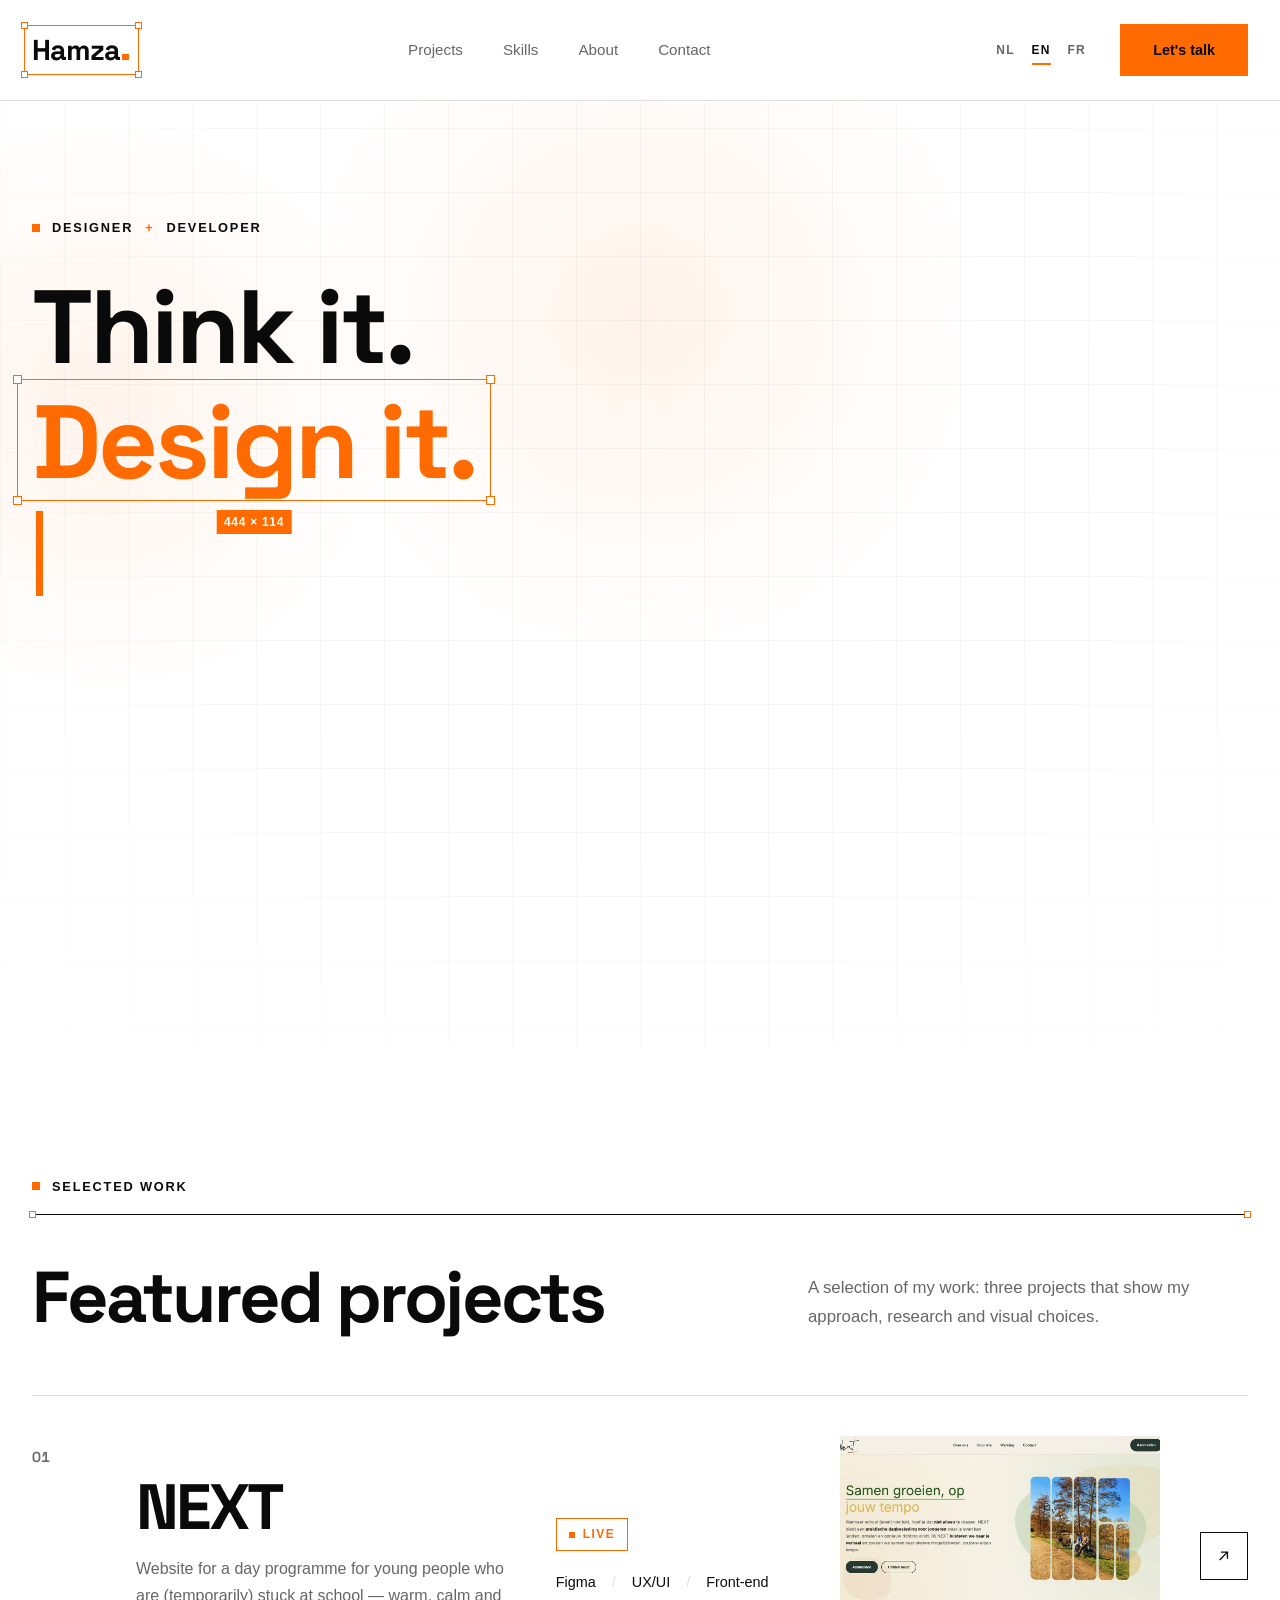
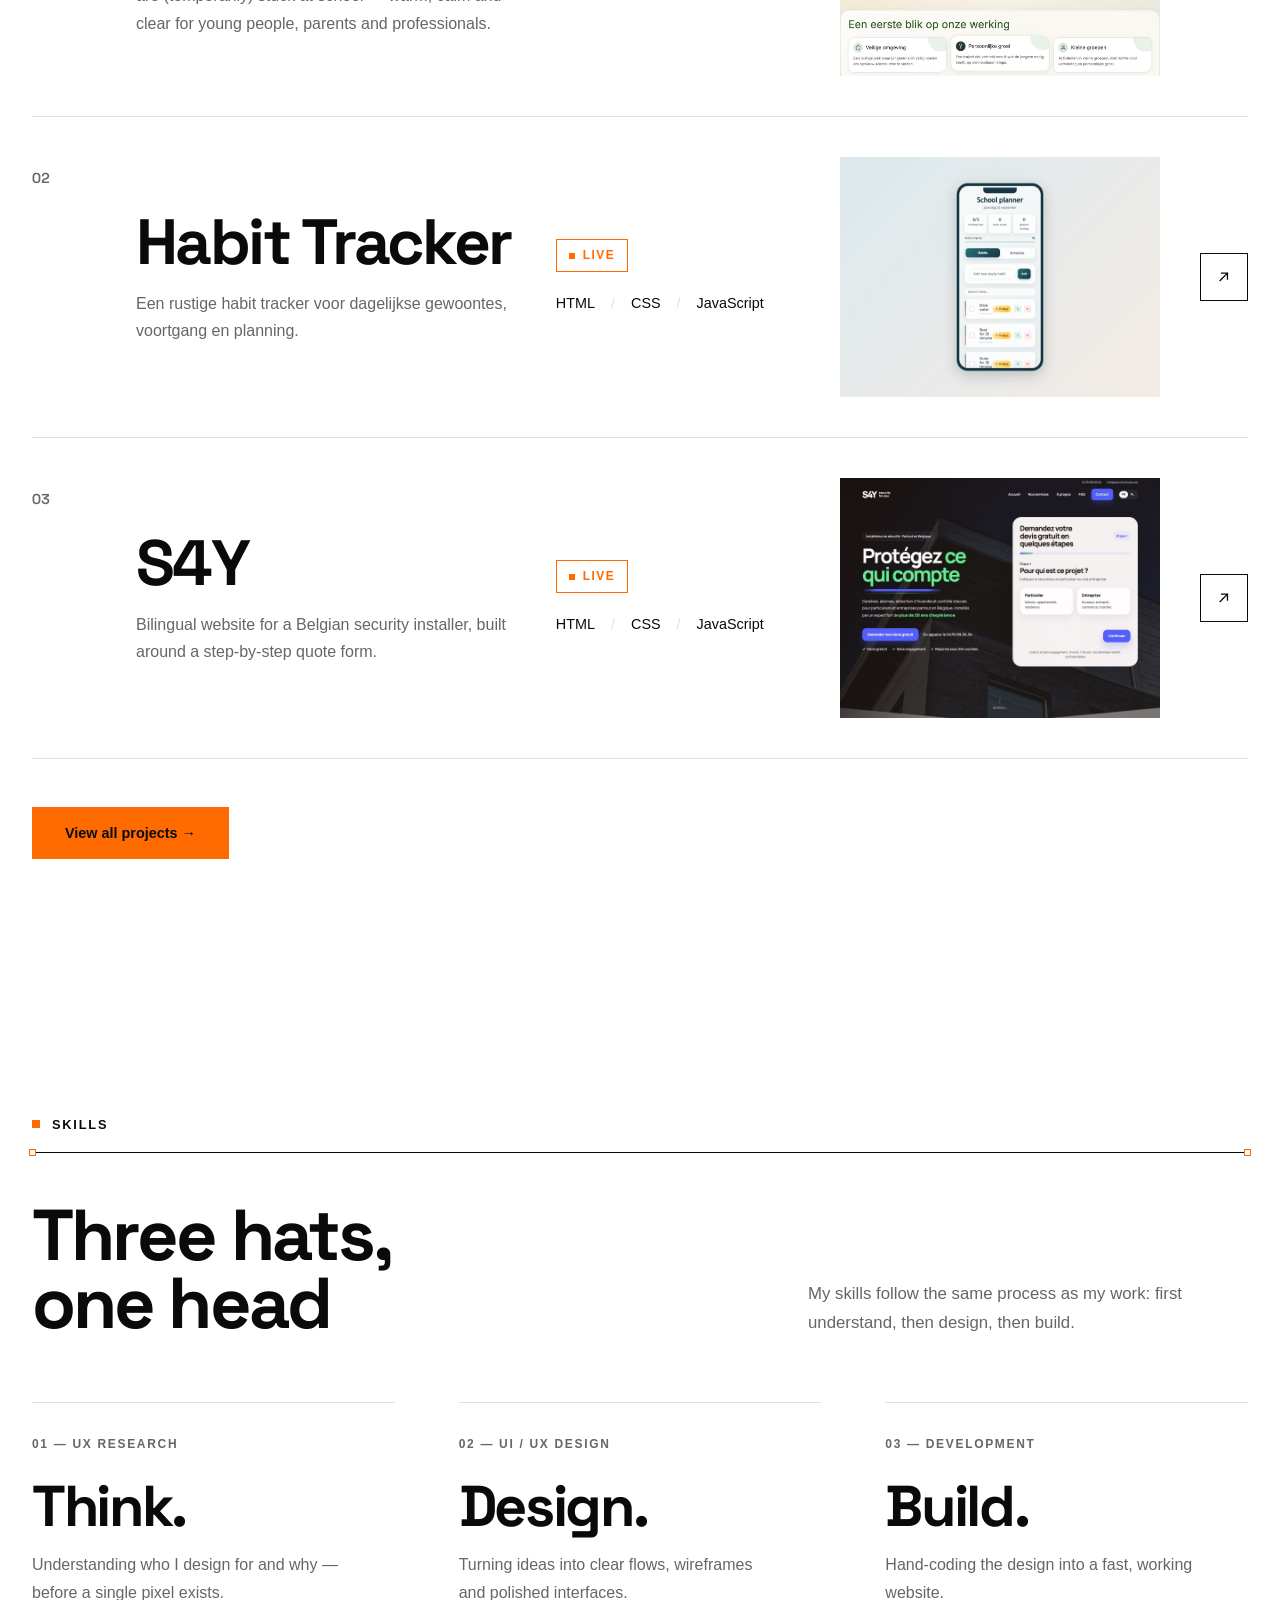
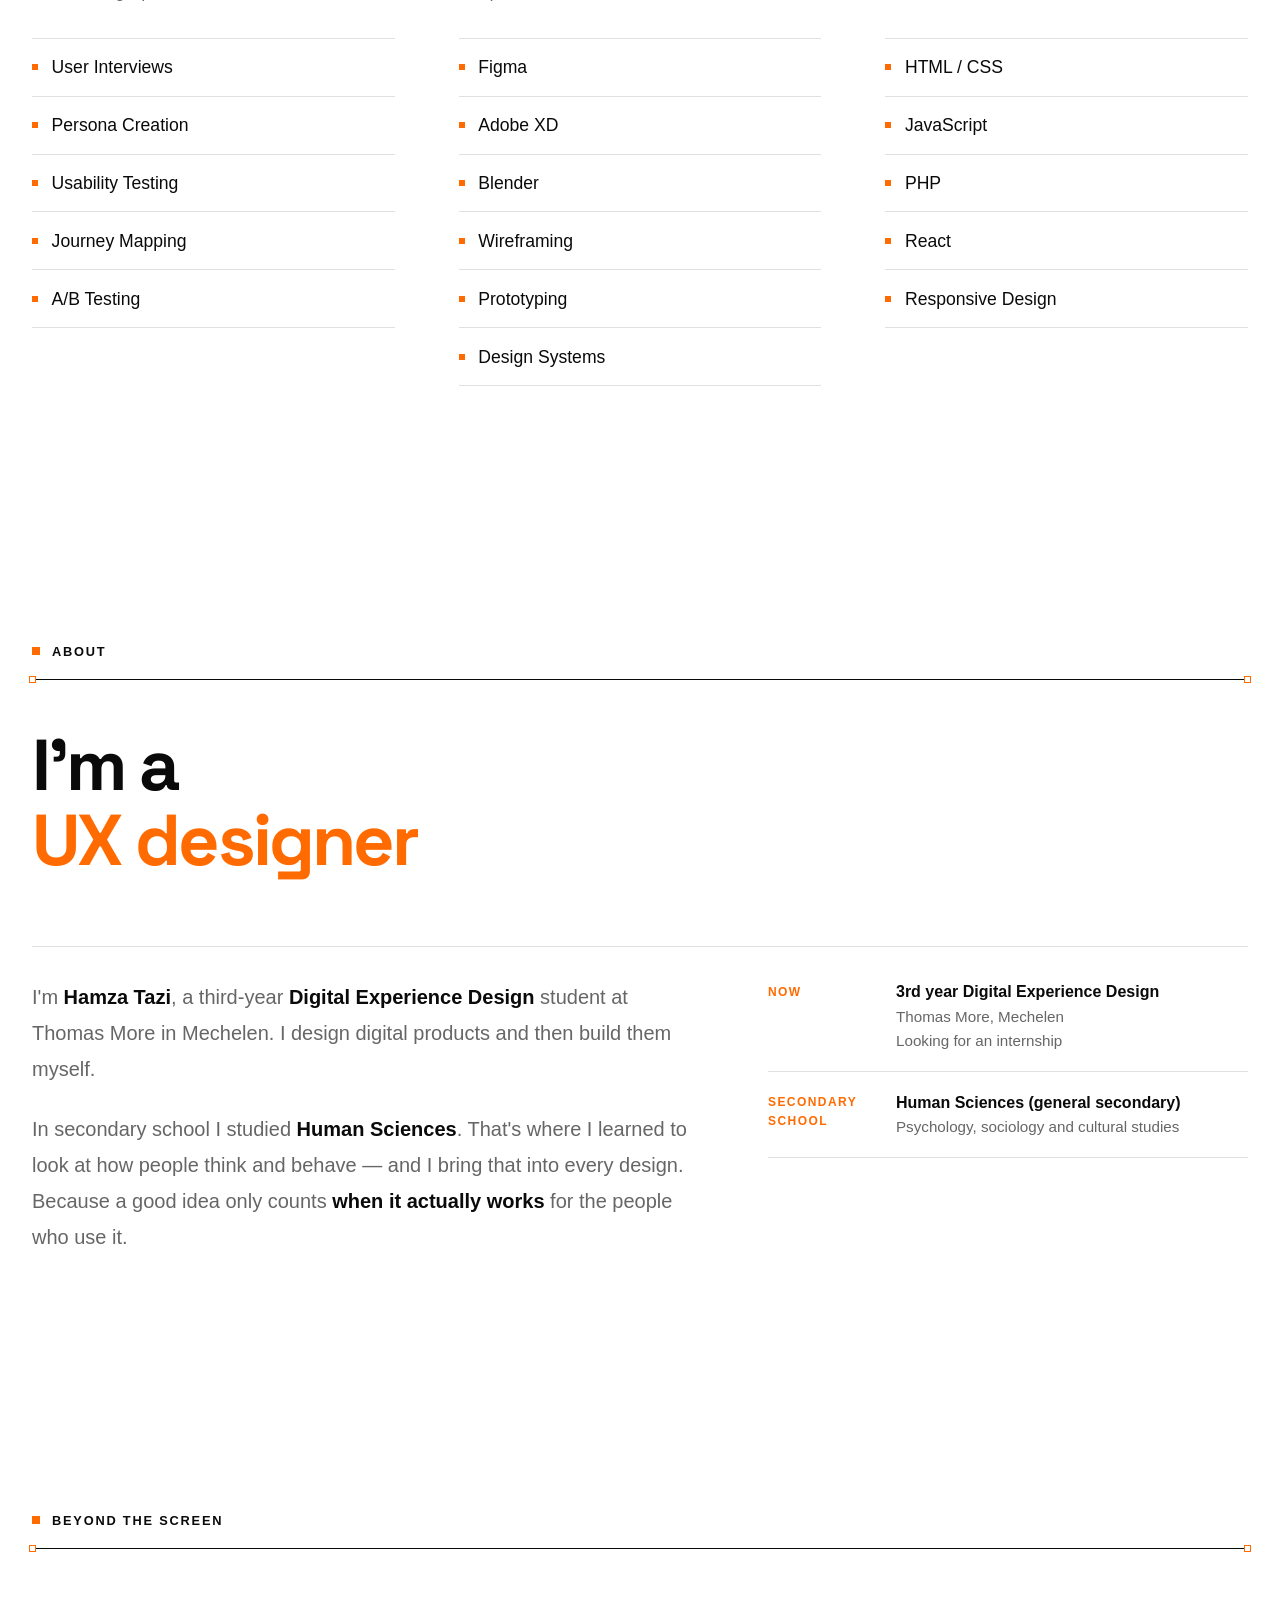
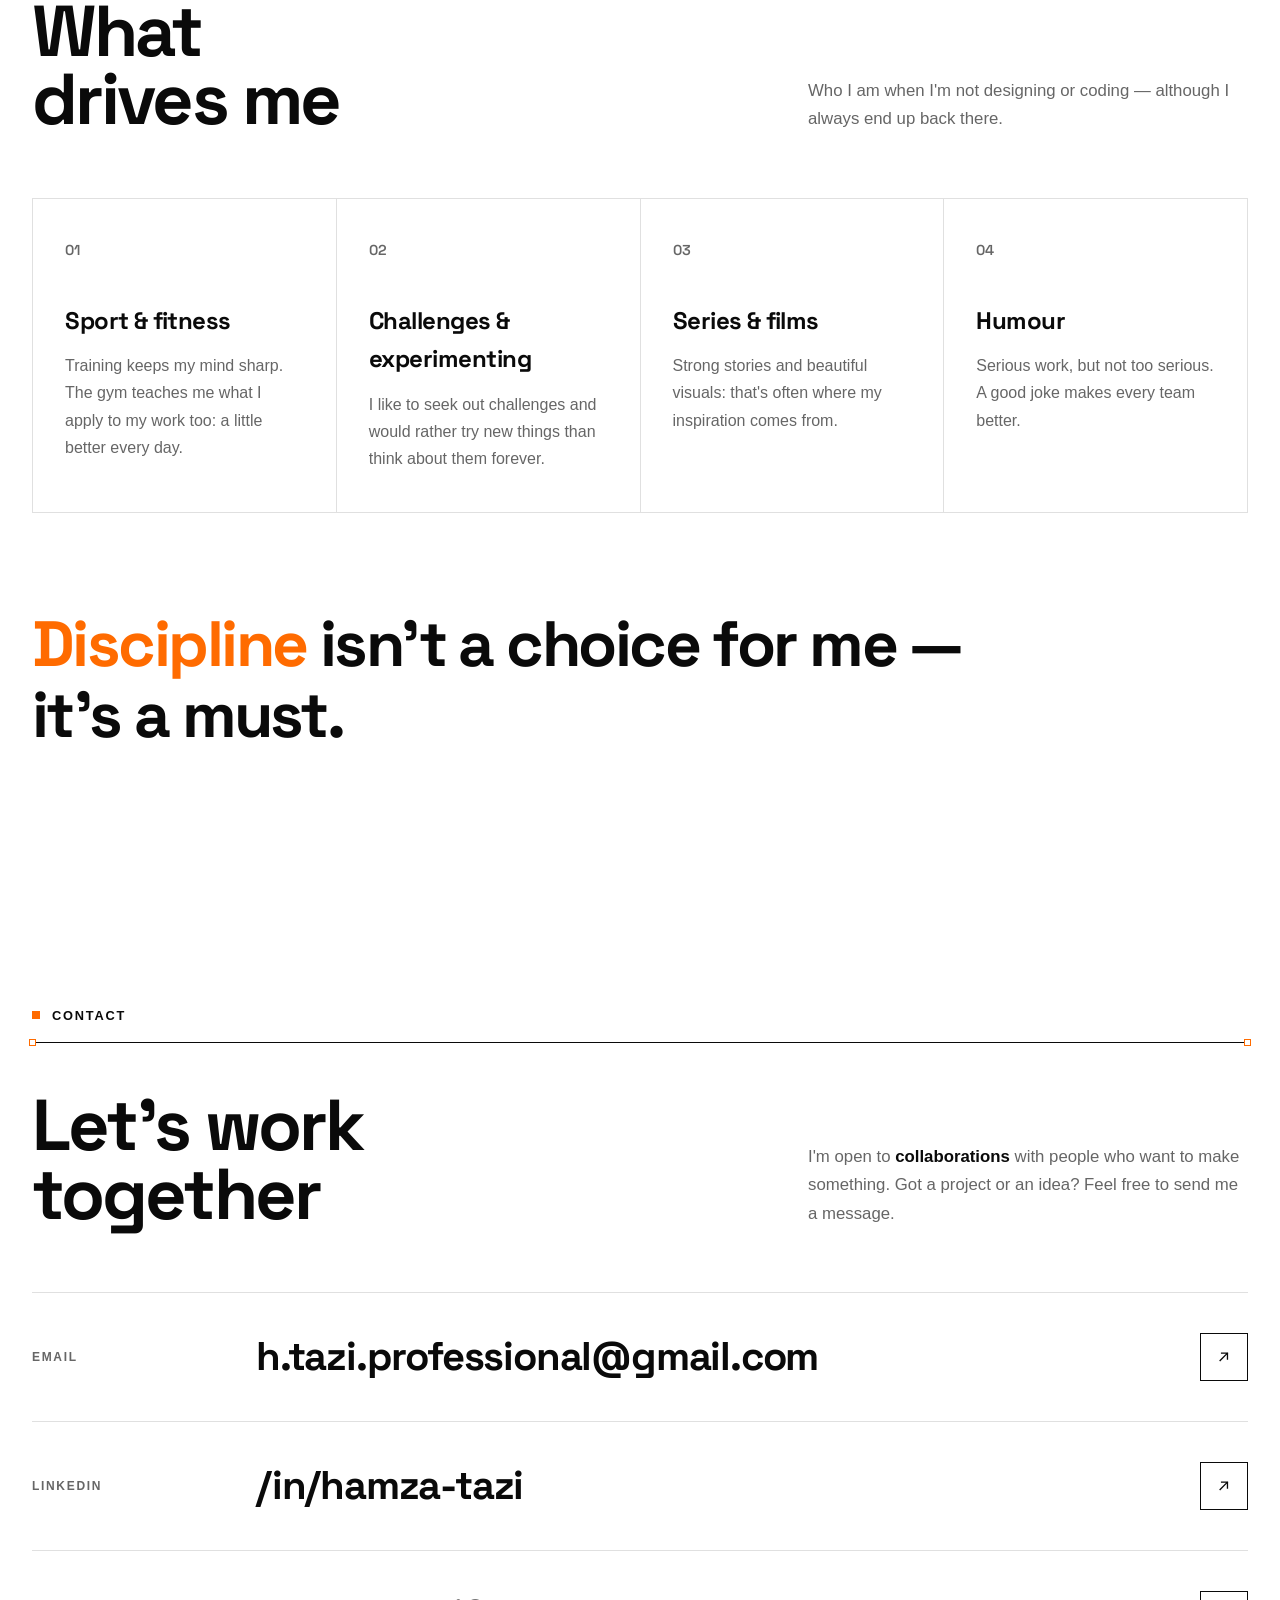
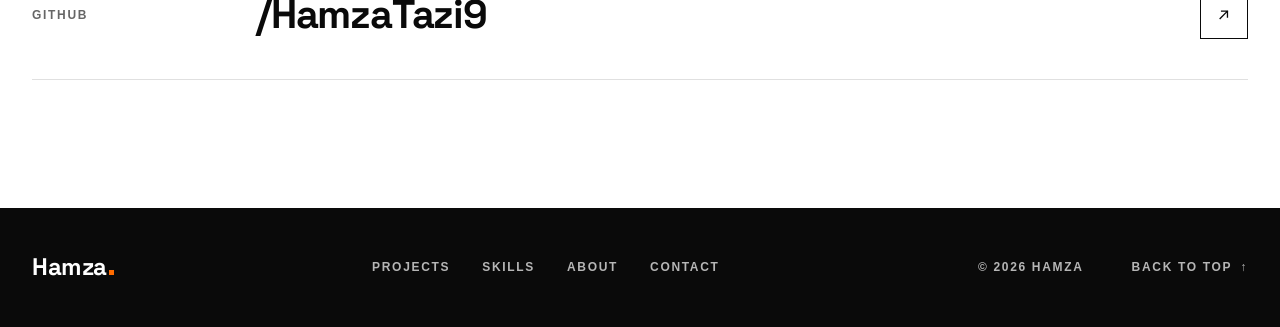
==== index.html @ a8b664b5 "Verbeter SEO, contrast en laadtijd - Nieuwe titels en beschrijvingen, canonical- en Open Graph-tags " ====
<!doctype html>
<html lang="nl">
  <head>
    <meta charset="UTF-8" />
    <meta name="viewport" content="width=device-width, initial-scale=1.0" />
    <title data-i18n="meta.home.title">Hamza Tazi — UX designer &amp; front-end developer | Portfolio</title>
    <meta name="description" content="Portfolio van Hamza Tazi, UX designer en front-end developer, op zoek naar een stage. Van UX research en ontwerp tot een werkende website." data-i18n-attr="content:meta.home.desc" />
    <link rel="canonical" href="https://portfolio-hamza-xd.vercel.app/" />
    <meta property="og:type" content="website" />
    <meta property="og:site_name" content="Hamza Tazi — Portfolio" />
    <meta property="og:url" content="https://portfolio-hamza-xd.vercel.app/" />
    <meta property="og:title" content="Hamza Tazi — UX designer &amp; front-end developer | Portfolio" />
    <meta property="og:description" content="Portfolio van Hamza Tazi, UX designer en front-end developer, op zoek naar een stage. Van UX research en ontwerp tot een werkende website." />
    <meta name="theme-color" content="#ffffff" />
    <link rel="icon" href="assets/favicon.svg" type="image/svg+xml" />
    <link rel="preconnect" href="https://fonts.googleapis.com" />
    <link rel="preconnect" href="https://fonts.gstatic.com" crossorigin />
    <link
      href="https://fonts.googleapis.com/css2?family=Space+Grotesk:wght@500;600;700&display=swap"
      rel="stylesheet"
    />
    <link rel="stylesheet" href="style.css" />
    <script type="application/ld+json">
      {
        "@context": "https://schema.org",
        "@type": "Person",
        "name": "Hamza Tazi",
        "url": "https://portfolio-hamza-xd.vercel.app/",
        "jobTitle": "UX designer & front-end developer",
        "description": "UX designer en front-end developer, op zoek naar een stage.",
        "knowsAbout": ["UX design", "UX research", "UI design", "front-end development", "HTML", "CSS", "JavaScript"],
        "sameAs": [
          "https://www.linkedin.com/in/hamza-tazi-8233b7350/",
          "https://github.com/HamzaTazi9"
        ]
      }
    </script>
  </head>
  <body>
    <div class="progress-bar" id="progressBar"></div>

    <nav id="navbar">
      <div class="nav-container">
        <a href="#" class="logo"
          >Hamza<span class="logo-dot" aria-hidden="true"></span
          ><span class="logo-kader" aria-hidden="true"
            ><i></i><i></i><i></i><i></i><b class="hulplijn hulplijn-boven"></b
            ><b class="hulplijn hulplijn-onder"></b><b class="hulplijn hulplijn-links"></b
            ><b class="hulplijn hulplijn-rechts"></b></span
        ></a>
        <ul class="nav-links">
          <li><a href="#projecten" data-i18n="nav.projects">Projecten</a></li>
          <li><a href="#skills" data-i18n="nav.skills">Skills</a></li>
          <li><a href="#over" data-i18n="nav.about">Over Mij</a></li>
          <li><a href="#contact" data-i18n="nav.contact">Contact</a></li>
        </ul>
        <div class="nav-actions">
          <div
            class="lang-switch"
            role="group"
            aria-label="Taal / Language / Langue"
          >
            <button type="button" data-lang="nl" aria-pressed="true">NL</button>
            <button type="button" data-lang="en" aria-pressed="false">
              EN
            </button>
            <button type="button" data-lang="fr" aria-pressed="false">
              FR
            </button>
          </div>
          <a href="#contact" class="knop" data-i18n="nav.cta"
            >Laten we praten</a
          >
        </div>
      </div>
    </nav>

    <main id="inhoud">

    <section class="hero" id="hero">
      <div class="hero-licht" id="heroLicht"></div>
      <div class="hero-raster"></div>
      <canvas class="hero-tekenvlak" id="heroTekenvlak" aria-hidden="true"></canvas>
      <span
        class="hero-positie"
        id="heroPositie"
        aria-hidden="true"
      ></span>

      <div class="hero-tekst">
        <p class="hero-rol">
          <span>Designer</span>
          <span class="hero-rol-plus" aria-hidden="true">+</span>
          <span data-i18n="hero.role.dev">Developer</span>
        </p>
        <h1
          class="slogan"
          aria-label="Denk het. Ontwerp het. Bouw het."
          data-i18n-attr="aria-label:hero.aria"
        >
          <span class="slogan-regel" data-stage="think"
            ><span class="regel-tekst"
              ><span data-i18n="hero.think">Denk het.</span></span
            ></span
          >
          <span class="slogan-regel" data-stage="design"
            ><span class="regel-tekst"
              ><span data-i18n="hero.design">Ontwerp het.</span
              ><span class="ontwerp-kader" aria-hidden="true"
                ><i></i><i></i><i></i><i></i><b></b></span></span
          ></span>
          <span class="slogan-regel" data-stage="build"
            ><span class="regel-tekst"
              ><span data-i18n="hero.build">Bouw het.</span></span
            ></span
          >
        </h1>

        <p class="hero-uitleg" data-i18n="hero.sub">
          Ik ben Hamza — <strong>designer én developer</strong>. Ik ontwerp
          digitale producten en bouw ze daarna zelf, van eerste onderzoek tot
          een werkende website.
        </p>

        <div class="hero-buttons">
          <a href="#projecten" class="knop" data-i18n="hero.cta"
            >Bekijk mijn werk →</a
          >
          <a href="#contact" class="knop-rand" data-i18n="hero.contact"
            >Neem contact op</a
          >
        </div>

        <p class="hero-status">
          <span class="hero-status-dot" aria-hidden="true"></span>
          <span data-i18n="hero.status"
            >Op zoek naar een stage en nieuwe samenwerkingen</span
          >
        </p>
      </div>
    </section>

    <section id="projecten" class="reveal">
      <div class="sectie-kop">
        <div class="sectie-kop-boven">
          <span class="sectie-label" data-i18n="work.eyebrow"
            >Geselecteerd werk</span
          >
        </div>
        <h2 data-i18n="work.title">Uitgelichte projecten</h2>
        <p data-i18n="work.intro.featured">
          Een selectie van mijn werk: drie projecten die mijn aanpak, research
          en visuele keuzes laten zien.
        </p>
      </div>

      <div class="project-lijst">
        <a class="project-item" href="project-next.html">
          <span class="project-nummer">01</span>
          <div class="project-tekst">
            <h3 class="project-titel">NEXT</h3>
            <p class="project-uitleg" data-i18n="work.next.desc">
              Website voor een dagbesteding voor jongeren die (even) vastlopen
              met school — warm, rustig en helder voor jongeren, ouders en
              professionals.
            </p>
          </div>
          <div class="project-info">
            <span class="status-label is-live" data-i18n="status.live"
              >Live</span
            >
            <ul class="project-tags">
              <li>Figma</li>
              <li>UX/UI</li>
              <li>Front-end</li>
            </ul>
          </div>
          <div class="project-beeld">
            <div class="project-beeld-uitsnede">
              <img
                src="assets/NEXT_home.jpg"
                alt="NEXT website homepage"
                loading="lazy"
                data-i18n-attr="alt:work.next.alt"
              />
            </div>
            <span class="selectie-kader" aria-hidden="true"
              ><i></i><i></i><i></i><i></i
            ></span>
          </div>
          <span class="pijl" aria-hidden="true">
            <svg viewBox="0 0 24 24" fill="none">
              <path
                d="M7 17 17 7M9 7h8v8"
                stroke="currentColor"
                stroke-width="1.8"
                stroke-linecap="square"
              />
            </svg>
          </span>
        </a>

        <a
          class="project-item habit-tracker-item"
          href="project-habit-tracker.html"
        >
          <span class="project-nummer">02</span>
          <div class="project-tekst">
            <h3 class="project-titel">Habit Tracker</h3>
            <p class="project-uitleg">
              Een rustige habit tracker voor dagelijkse gewoontes, voortgang en
              planning.
            </p>
          </div>
          <div class="project-info">
            <span class="status-label is-live">Live</span>
            <ul class="project-tags">
              <li>HTML</li>
              <li>CSS</li>
              <li>JavaScript</li>
            </ul>
          </div>
          <div class="project-beeld">
            <div class="project-beeld-uitsnede habit-tracker-media">
              <img
                src="assets/habit-tracker.jpg"
                class="habit-tracker-preview"
                alt="Habit Tracker interface"
                loading="lazy"
              />
            </div>
            <span class="selectie-kader" aria-hidden="true"
              ><i></i><i></i><i></i><i></i
            ></span>
          </div>
          <span class="pijl" aria-hidden="true">
            <svg viewBox="0 0 24 24" fill="none">
              <path
                d="M7 17 17 7M9 7h8v8"
                stroke="currentColor"
                stroke-width="1.8"
                stroke-linecap="square"
              />
            </svg>
          </span>
        </a>

        <a class="project-item" href="project-s4y.html">
          <span class="project-nummer">03</span>
          <div class="project-tekst">
            <h3 class="project-titel">S4Y</h3>
            <p class="project-uitleg" data-i18n="work.s4y.desc">
              Tweetalige website voor een Belgische beveiligingsinstallateur, gebouwd rond een offerteformulier in stappen.
            </p>
          </div>
          <div class="project-info">
            <span class="status-label is-live" data-i18n="status.live">Live</span>
            <ul class="project-tags">
              <li>HTML</li>
              <li>CSS</li>
              <li>JavaScript</li>
            </ul>
          </div>
          <div class="project-beeld">
            <div class="project-beeld-uitsnede">
              <img
                src="assets/s4y-home.jpg"
                alt="Homepage van de S4Y-website"
                loading="lazy"
                data-i18n-attr="alt:s4y.alt"
              />
            </div>
            <span class="selectie-kader" aria-hidden="true"
              ><i></i><i></i><i></i><i></i
            ></span>
          </div>
          <span class="pijl" aria-hidden="true">
            <svg viewBox="0 0 24 24" fill="none">
              <path
                d="M7 17 17 7M9 7h8v8"
                stroke="currentColor"
                stroke-width="1.8"
                stroke-linecap="square"
              />
            </svg>
          </span>
        </a>
      </div>

      <div class="alle-projecten">
        <a href="projecten.html" class="knop" data-i18n="work.all"
          >Bekijk alle projecten →</a
        >
      </div>
    </section>

    <section id="skills" class="reveal">
      <div class="sectie-kop">
        <div class="sectie-kop-boven">
          <span class="sectie-label" data-i18n="nav.skills">Skills</span>
        </div>
        <h2 data-i18n="skills.title">Drie petten,<br />één hoofd</h2>
        <p data-i18n="skills.intro">
          Mijn skills volgen hetzelfde proces als mijn werk: eerst begrijpen,
          dan ontwerpen, dan bouwen.
        </p>
      </div>

      <div class="skill-fases">
        <div class="skill-fase">
          <span class="skill-fase-label" data-i18n="skills.think.label"
            >01 — UX Research</span
          >
          <h3 class="skill-fase-woord" data-i18n="skills.think.word">Denk.</h3>
          <p class="skill-fase-uitleg" data-i18n="skills.think.desc">
            Begrijpen voor wie ik ontwerp en waarom — voordat er één pixel
            staat.
          </p>
          <ul class="skill-lijst">
            <li>User Interviews</li>
            <li>Persona Creation</li>
            <li>Usability Testing</li>
            <li>Journey Mapping</li>
            <li>A/B Testing</li>
          </ul>
        </div>
        <div class="skill-fase">
          <span class="skill-fase-label" data-i18n="skills.design.label"
            >02 — UI / UX Design</span
          >
          <h3 class="skill-fase-woord" data-i18n="skills.design.word">
            Ontwerp.
          </h3>
          <p class="skill-fase-uitleg" data-i18n="skills.design.desc">
            Ideeën vertalen naar heldere flows, wireframes en uitgewerkte
            interfaces.
          </p>
          <ul class="skill-lijst">
            <li>Figma</li>
            <li>Adobe XD</li>
            <li>Blender</li>
            <li>Wireframing</li>
            <li>Prototyping</li>
            <li>Design Systems</li>
          </ul>
        </div>
        <div class="skill-fase">
          <span class="skill-fase-label" data-i18n="skills.build.label"
            >03 — Development</span
          >
          <h3 class="skill-fase-woord" data-i18n="skills.build.word">Bouw.</h3>
          <p class="skill-fase-uitleg" data-i18n="skills.build.desc">
            Het ontwerp met de hand omzetten naar een snelle, werkende website.
          </p>
          <ul class="skill-lijst">
            <li>HTML / CSS</li>
            <li>JavaScript</li>
            <li>PHP</li>
            <li>React</li>
            <li>Responsive Design</li>
          </ul>
        </div>
      </div>
    </section>

    <section id="over" class="reveal">
      <div class="sectie-kop">
        <div class="sectie-kop-boven">
          <span class="sectie-label" data-i18n="nav.about">Over mij</span>
        </div>
        <h2 class="about-titel">
          <span data-i18n="about.lead">Ik ben een</span><br />
          <span class="woorden-wissel" id="woordenWissel" aria-live="polite">
            <span class="woord is-active" data-i18n="about.w1">UX designer</span>
            <span class="woord" data-i18n="about.w2">front-end developer</span>
            <span class="woord" data-i18n="about.w3">probleemoplosser</span>
            <span class="woord" data-i18n="about.w4">detail-fanaat</span>
          </span>
        </h2>
      </div>

      <div class="about-grid">
        <div class="about-body">
          <p data-i18n="about.p1">
            Ik ben <strong>Hamza Tazi</strong>, derdejaarsstudent
            <strong>Digital Experience Design</strong> aan Thomas More in
            Mechelen. Ik ontwerp digitale producten en bouw ze daarna zelf.
          </p>
          <p data-i18n="about.p2">
            In het middelbaar volgde ik <strong>Humane Wetenschappen</strong>.
            Daar leerde ik kijken naar hoe mensen denken en zich gedragen — en
            dat neem ik mee in elk ontwerp. Want een goed idee telt pas
            <strong>als het ook echt werkt</strong>, voor de mensen die het
            gebruiken.
          </p>
        </div>
        <ul class="tijdlijn">
          <li>
            <span class="tijdlijn-wanneer" data-i18n="about.now">Nu</span>
            <span class="tijdlijn-wat">
              <strong data-i18n="about.now.t">3e jaar Digital Experience Design</strong>
              <span data-i18n="about.now.school">Thomas More, Mechelen</span>
              <span data-i18n="about.now.d">Op zoek naar een stageplek</span>
            </span>
          </li>
          <li>
            <span class="tijdlijn-wanneer" data-i18n="about.before">Middelbaar</span>
            <span class="tijdlijn-wat">
              <strong data-i18n="about.before.t">ASO Humane Wetenschappen</strong>
              <span data-i18n="about.before.d">Psychologie, sociologie en cultuurwetenschappen</span>
            </span>
          </li>
        </ul>
      </div>
    </section>

    <section id="persoonlijk" class="reveal">
      <div class="sectie-kop">
        <div class="sectie-kop-boven">
          <span class="sectie-label" data-i18n="life.eyebrow"
            >Buiten het scherm</span
          >
        </div>
        <h2 data-i18n="life.title">Wat mij<br />drijft</h2>
        <p data-i18n="life.intro">
          Wie ik ben als ik niet ontwerp of code — al kom ik daar uiteindelijk
          altijd weer op uit.
        </p>
      </div>

      <div class="life-grid">
        <div class="life-item">
          <span class="life-nummer">01</span>
          <h3 data-i18n="life.i1.t">Sport & fitness</h3>
          <p data-i18n="life.i1.d">
            Trainen houdt mijn hoofd scherp. In de gym leer ik wat ik ook in
            mijn werk toepas: elke dag een beetje beter.
          </p>
          <span class="selectie-kader" aria-hidden="true"
            ><i></i><i></i><i></i><i></i
          ></span>
        </div>
        <div class="life-item">
          <span class="life-nummer">02</span>
          <h3 data-i18n="life.i2.t">Challenges & experimenteren</h3>
          <p data-i18n="life.i2.d">
            Ik zoek graag uitdagingen op en probeer nieuwe dingen liever uit dan
            dat ik er eindeloos over nadenk.
          </p>
          <span class="selectie-kader" aria-hidden="true"
            ><i></i><i></i><i></i><i></i
          ></span>
        </div>
        <div class="life-item">
          <span class="life-nummer">03</span>
          <h3 data-i18n="life.i3.t">Series & films</h3>
          <p data-i18n="life.i3.d">
            Sterke verhalen en mooie beelden: daar haal ik vaak inspiratie uit.
          </p>
          <span class="selectie-kader" aria-hidden="true"
            ><i></i><i></i><i></i><i></i
          ></span>
        </div>
        <div class="life-item">
          <span class="life-nummer">04</span>
          <h3 data-i18n="life.i4.t">Humor</h3>
          <p data-i18n="life.i4.d">
            Serieus werk, maar niet té serieus. Een goede grap maakt elk team
            beter.
          </p>
          <span class="selectie-kader" aria-hidden="true"
            ><i></i><i></i><i></i><i></i
          ></span>
        </div>
      </div>

      <p class="life-statement" data-i18n="life.statement">
        <span>Discipline</span> is voor mij geen keuze —<br />het is een must.
      </p>
    </section>

    <section id="contact" class="reveal">
      <div class="sectie-kop">
        <div class="sectie-kop-boven">
          <span class="sectie-label" data-i18n="nav.contact">Contact</span>
        </div>
        <h2 data-i18n="contact.title">Laten we<br />samenwerken</h2>
        <p data-i18n="contact.intro">
          Ik sta open voor <strong>samenwerkingen</strong> met mensen die iets
          willen maken. Heb je een project of een idee? Stuur me gerust een
          bericht.
        </p>
      </div>

      <div class="contact-list">
        <a class="contact-row" href="mailto:h.tazi.professional@gmail.com">
          <span class="contact-label" data-i18n="contact.email">Email</span>
          <span class="contact-value">h.tazi.professional@gmail.com</span>
          <span class="pijl" aria-hidden="true"
            ><svg viewBox="0 0 24 24" fill="none">
              <path
                d="M7 17 17 7M9 7h8v8"
                stroke="currentColor"
                stroke-width="1.8"
                stroke-linecap="square"
              /></svg
          ></span>
        </a>
        <a
          class="contact-row"
          href="https://www.linkedin.com/in/hamza-tazi-8233b7350/"
          target="_blank"
          rel="noopener"
        >
          <span class="contact-label">LinkedIn</span>
          <span class="contact-value">/in/hamza-tazi</span>
          <span class="pijl" aria-hidden="true"
            ><svg viewBox="0 0 24 24" fill="none">
              <path
                d="M7 17 17 7M9 7h8v8"
                stroke="currentColor"
                stroke-width="1.8"
                stroke-linecap="square"
              /></svg
          ></span>
        </a>
        <a
          class="contact-row"
          href="https://github.com/HamzaTazi9"
          target="_blank"
          rel="noopener"
        >
          <span class="contact-label">GitHub</span>
          <span class="contact-value">/HamzaTazi9</span>
          <span class="pijl" aria-hidden="true"
            ><svg viewBox="0 0 24 24" fill="none">
              <path
                d="M7 17 17 7M9 7h8v8"
                stroke="currentColor"
                stroke-width="1.8"
                stroke-linecap="square"
              /></svg
          ></span>
        </a>
      </div>
    </section>

    </main>

    <footer>
      <div class="footer-content">
        <a href="#" class="footer-logo"
          >Hamza<span class="logo-dot" aria-hidden="true"></span
        ></a>
        <nav class="footer-nav" aria-label="Footer">
          <a href="#projecten" data-i18n="nav.projects">Projecten</a>
          <a href="#skills" data-i18n="nav.skills">Skills</a>
          <a href="#over" data-i18n="nav.about">Over mij</a>
          <a href="#contact" data-i18n="nav.contact">Contact</a>
        </nav>
        <p class="footer-copyright">&copy; 2026 Hamza</p>
        <a href="#" class="footer-top"
          ><span data-i18n="footer.top">Terug naar boven</span>
          <span aria-hidden="true">↑</span></a
        >
      </div>
    </footer>

    <script>
      window.va = window.va || function () { (window.vaq = window.vaq || []).push(arguments); };
    </script>
    <script defer src="/_vercel/insights/script.js"></script>
    <script src="i18n.js"></script>
    <script src="script.js"></script>
  </body>
</html>
---- style.css ----
* {
  margin: 0;
  padding: 0;
  box-sizing: border-box;
}

:root {
  --primary: #ffffff;
  --secondary: #f5f5f5;
  --dark: #0a0a0a;
  --dark-secondary: #1a1a1a;
  --accent: #ff6b00;
  --accent-light: #ff8533;
  --ink: #1a1a2e;
  --ink-light: #33334d;
  --text: #0a0a0a;
  --text-muted: #666666;
  --border: #e0e0e0;
  --font-display:
    "Space Grotesk", -apple-system, BlinkMacSystemFont, sans-serif;
}

body {
  font-family:
    -apple-system, BlinkMacSystemFont, "Segoe UI", "Roboto", sans-serif;
  background: var(--primary);
  color: var(--text);
  line-height: 1.6;
  overflow-x: hidden;
}

html {
  scroll-behavior: smooth;
}

.progress-bar {
  position: fixed;
  top: 0;
  left: 0;
  height: 3px;
  background: linear-gradient(
    90deg,
    var(--accent) 0%,
    var(--accent-light) 100%
  );
  z-index: 9999;
  transition: width 0.2s ease;
}

#navbar {
  position: fixed;
  top: 0;
  width: 100%;
  background: rgba(255, 255, 255, 0.95);
  backdrop-filter: blur(20px);
  z-index: 1000;
  border-bottom: 1px solid var(--border);
  transition: all 0.3s ease;
}

#navbar.scrolled {
  border-bottom-color: var(--text);
}

.nav-container {
  max-width: 1400px;
  margin: 0 auto;
  padding: 1.5rem 2rem;
  display: flex;
  justify-content: space-between;
  align-items: center;
}

.logo {
  font-family: var(--font-display);
  font-size: 1.8rem;
  font-weight: 700;
  color: var(--text);
  text-decoration: none;
  letter-spacing: -1px;
  transition: transform 0.3s;
}

.logo:hover {
  transform: scale(1.05);
}

/* the "dot" after the name is a small orange square, like the rest of the site */
.logo-dot {
  display: inline-block;
  width: 0.22em;
  height: 0.22em;
  margin-left: 0.08em;
  background: var(--accent);
}

.logo .logo-dot {
  animation: pulse 2s ease-in-out infinite;
}

@keyframes pulse {
  0%,
  100% {
    opacity: 1;
  }
  50% {
    opacity: 0.6;
  }
}

/* Figma-style selection frame around the logo: drawn in on a fresh visit or
   refresh, shown still when moving between pages */
.logo {
  position: relative;
  flex-shrink: 0;
  white-space: nowrap;
}

.logo-kader {
  position: absolute;
  inset: -2px -10px -2px -8px;
  border: 1px solid transparent;
  pointer-events: none;
  opacity: 0;
}

.logo-kader i {
  position: absolute;
  z-index: 1;
  width: 7px;
  height: 7px;
  background: #ffffff;
  border: 1px solid var(--accent);
}

.logo-kader i:nth-child(1) {
  top: -4px;
  left: -4px;
}
.logo-kader i:nth-child(2) {
  top: -4px;
  right: -4px;
}
.logo-kader i:nth-child(3) {
  bottom: -4px;
  left: -4px;
}
.logo-kader i:nth-child(4) {
  bottom: -4px;
  right: -4px;
}

/* Figma-style smart guides that fly in and meet at the logo's edges */
.logo-kader .hulplijn {
  display: none;
  position: absolute;
  background: var(--accent);
}

.hulplijn-boven,
.hulplijn-onder {
  left: -1px;
  width: 100vw;
  height: 1px;
}

.hulplijn-boven {
  top: -1px;
}
.hulplijn-onder {
  bottom: -1px;
}

.hulplijn-links,
.hulplijn-rechts {
  top: -26px;
  bottom: -26px;
  width: 1px;
}

.hulplijn-links {
  left: -1px;
}
.hulplijn-rechts {
  right: -1px;
}

.logo-kader.is-static {
  opacity: 1;
  border-color: var(--accent);
}

.logo-kader.is-animating {
  opacity: 1;
  animation: logoFrameBorder 0.2s ease 0.7s forwards;
}

.logo-kader.is-animating .hulplijn {
  display: block;
}

/* top/bottom sweep in from the right, left from the top, right from the bottom */
.logo-kader.is-animating .hulplijn-boven,
.logo-kader.is-animating .hulplijn-onder {
  animation:
    guideFromRight 0.6s cubic-bezier(0.65, 0, 0.35, 1) 0.15s both,
    guideFade 0.4s ease 0.85s forwards;
}

.logo-kader.is-animating .hulplijn-onder {
  animation-delay: 0.22s, 0.9s;
}

.logo-kader.is-animating .hulplijn-links {
  animation:
    guideFromTop 0.45s cubic-bezier(0.65, 0, 0.35, 1) 0.3s both,
    guideFade 0.4s ease 0.85s forwards;
}

.logo-kader.is-animating .hulplijn-rechts {
  animation:
    guideFromBottom 0.45s cubic-bezier(0.65, 0, 0.35, 1) 0.35s both,
    guideFade 0.4s ease 0.9s forwards;
}

.logo-kader.is-animating i {
  transform: scale(0);
  animation: logoHandleIn 0.35s cubic-bezier(0.34, 1.56, 0.64, 1) forwards;
}

.logo-kader.is-animating i:nth-child(1) {
  animation-delay: 0.95s;
}
.logo-kader.is-animating i:nth-child(2) {
  animation-delay: 1.02s;
}
.logo-kader.is-animating i:nth-child(3) {
  animation-delay: 1.09s;
}
.logo-kader.is-animating i:nth-child(4) {
  animation-delay: 1.16s;
}

@keyframes guideFromRight {
  from {
    clip-path: inset(0 0 0 100%);
  }
  to {
    clip-path: inset(0 0 0 0);
  }
}

@keyframes guideFromTop {
  from {
    clip-path: inset(0 0 100% 0);
  }
  to {
    clip-path: inset(0 0 0 0);
  }
}

@keyframes guideFromBottom {
  from {
    clip-path: inset(100% 0 0 0);
  }
  to {
    clip-path: inset(0 0 0 0);
  }
}

@keyframes guideFade {
  to {
    opacity: 0;
  }
}

@keyframes logoFrameBorder {
  to {
    border-color: var(--accent);
  }
}

@keyframes logoHandleIn {
  to {
    transform: scale(1);
  }
}

/* the guides run to the edge of the screen; don't let them cause sideways
   scroll (hidden, not clip: older iOS Safari ignores overflow-x: clip) */
#navbar {
  overflow: hidden;
}

.nav-links {
  display: flex;
  gap: 2.5rem;
  list-style: none;
}

.nav-links a {
  color: var(--text-muted);
  text-decoration: none;
  font-size: 0.95rem;
  font-weight: 500;
  transition: all 0.3s;
  position: relative;
}

.nav-links a::after {
  content: "";
  position: absolute;
  bottom: -5px;
  left: 0;
  width: 0;
  height: 2px;
  background: var(--accent);
  transition: width 0.3s;
}

.nav-links a:hover {
  color: var(--text);
}

.nav-links a:hover::after {
  width: 100%;
}

.knop {
  display: inline-block;
  background: var(--accent);
  border: 1px solid var(--accent);
  color: var(--dark);
  padding: 0.85rem 2rem;
  text-decoration: none;
  font-weight: 600;
  font-size: 0.9rem;
  transition:
    background 0.3s ease,
    border-color 0.3s ease;
}

.knop:hover {
  background: var(--text);
  border-color: var(--text);
  color: #ffffff;
}

.hero {
  min-height: 100vh;
  display: flex;
  align-items: center;
  padding: 0 2rem;
  background: var(--primary);
  position: relative;
  overflow: hidden;
}

.hero::before {
  content: "";
  position: absolute;
  width: 600px;
  height: 600px;
  background: radial-gradient(
    circle,
    rgba(255, 107, 0, 0.08) 0%,
    transparent 70%
  );
  top: 10%;
  left: -200px;
  animation: float 10s ease-in-out infinite;
  border-radius: 50%;
}

@keyframes float {
  0%,
  100% {
    transform: translate(0, 0);
  }
  50% {
    transform: translate(50px, -50px);
  }
}

.hero-licht {
  position: absolute;
  inset: 0;
  z-index: 0;
  pointer-events: none;
  background: radial-gradient(
    500px circle at var(--spot-x, 50%) var(--spot-y, 30%),
    rgba(255, 107, 0, 0.08),
    transparent 70%
  );
  transition: background 0.15s ease;
}

.hero-raster {
  position: absolute;
  inset: 0;
  z-index: 0;
  pointer-events: none;
  background-image:
    linear-gradient(rgba(10, 10, 10, 0.04) 1px, transparent 1px),
    linear-gradient(90deg, rgba(10, 10, 10, 0.04) 1px, transparent 1px);
  background-size: 64px 64px;
  mask-image: radial-gradient(
    ellipse 75% 90% at 50% 40%,
    black 30%,
    transparent 100%
  );
}

/* homepage hero: same vertical rhythm as the sections below (8rem + nav height) */
#hero {
  min-height: 0;
  max-width: none;
  padding: calc(8rem + 90px) 2rem 8rem;
}

.hero-tekenvlak {
  position: absolute;
  inset: 0;
  z-index: 0;
  width: 100%;
  height: 100%;
  pointer-events: none;
}

.hero-positie {
  position: absolute;
  top: 0;
  left: 0;
  z-index: 0;
  padding: 0.2rem 0.45rem;
  background: var(--accent);
  color: #ffffff;
  font-size: 0.65rem;
  font-weight: 600;
  letter-spacing: 0.08em;
  white-space: pre;
  font-variant-numeric: tabular-nums;
  pointer-events: none;
  opacity: 0;
  transition: opacity 0.2s ease;
}

.hero-positie.is-visible {
  opacity: 1;
}

.hero-tekst {
  position: relative;
  z-index: 1;
  max-width: calc(1400px - 4rem);
  margin: 0 auto;
  width: 100%;
}

.hero-rol {
  display: flex;
  align-items: center;
  gap: 0.75rem;
  margin-bottom: 2rem;
  font-size: 0.8rem;
  font-weight: 600;
  letter-spacing: 0.14em;
  text-transform: uppercase;
  color: var(--text);
}

.hero-rol::before {
  content: "";
  width: 8px;
  height: 8px;
  background: var(--accent);
}

.hero-rol-plus {
  color: var(--accent);
}

.hero-status {
  display: flex;
  align-items: center;
  gap: 0.75rem;
  margin-top: 2.5rem;
  font-size: 0.9rem;
  color: var(--text-muted);
}

.hero-status-dot {
  position: relative;
  width: 8px;
  height: 8px;
  flex-shrink: 0;
  background: var(--accent);
}

/* soft pulse so the status reads as "live" */
.hero-status-dot::after {
  content: "";
  position: absolute;
  inset: 0;
  border: 1px solid var(--accent);
  animation: statusPulse 2s ease-out infinite;
}

@keyframes statusPulse {
  from {
    transform: scale(1);
    opacity: 0.8;
  }
  to {
    transform: scale(2.6);
    opacity: 0;
  }
}

@media (prefers-reduced-motion: reduce) {
  .hero-status-dot::after {
    animation: none;
    opacity: 0;
  }
}

.sectie-kop p strong {
  color: var(--text);
  font-weight: 600;
}

.hero-uitleg strong {
  color: var(--text);
  font-weight: 600;
}

.slogan {
  font-family: var(--font-display);
  font-weight: 700;
  letter-spacing: -3px;
  line-height: 1.1;
  margin-bottom: 2rem;
  display: block;
}

.slogan-regel {
  display: block;
  font-size: clamp(3rem, 9vw, 6.5rem);
}

.slogan-regel .regel-tekst {
  position: relative;
  display: inline-block;
  color: var(--text);
}

.slogan-regel[data-stage="design"] .regel-tekst {
  color: var(--accent);
}

.hero-uitleg {
  font-size: 1.3rem;
  color: var(--text-muted);
  margin-bottom: 3rem;
  line-height: 1.8;
  max-width: 620px;
}

/* ===== Hero intro: Denk (sketch) → Ontwerp (select) → Bouw (type) =====
   The hidden start states only apply once script.js adds .is-animating,
   so without JS or with reduced motion the text is simply visible. */
.ontwerp-kader {
  position: absolute;
  inset: -0.06em -0.14em -0.02em;
  border: 1px solid var(--accent);
  pointer-events: none;
  opacity: 0;
  transform: scale(1.03);
  transition:
    opacity 0.3s ease,
    transform 0.4s cubic-bezier(0.22, 1, 0.36, 1);
}

.ontwerp-kader i {
  position: absolute;
  width: 9px;
  height: 9px;
  background: #ffffff;
  border: 1px solid var(--accent);
}

.ontwerp-kader i:nth-child(1) {
  top: -5px;
  left: -5px;
}
.ontwerp-kader i:nth-child(2) {
  top: -5px;
  right: -5px;
}
.ontwerp-kader i:nth-child(3) {
  bottom: -5px;
  left: -5px;
}
.ontwerp-kader i:nth-child(4) {
  bottom: -5px;
  right: -5px;
}

.ontwerp-kader b {
  position: absolute;
  top: calc(100% + 10px);
  left: 50%;
  transform: translateX(-50%);
  padding: 0.2rem 0.45rem;
  background: var(--accent);
  color: #ffffff;
  font-family:
    -apple-system, BlinkMacSystemFont, "Segoe UI", "Roboto", sans-serif;
  font-size: 0.75rem;
  font-weight: 600;
  letter-spacing: 0.06em;
  line-height: 1.4;
  white-space: nowrap;
  font-variant-numeric: tabular-nums;
}

.typ-cursor {
  display: inline-block;
  width: 0.07em;
  height: 0.82em;
  margin-left: 0.04em;
  vertical-align: -0.04em;
  background: var(--accent);
  animation: caretBlink 0.9s steps(1) infinite;
  transition: opacity 0.3s ease;
}

@keyframes caretBlink {
  50% {
    opacity: 0;
  }
}

/* start states */
.hero.is-animating [data-stage="think"] .regel-tekst {
  color: transparent;
  -webkit-text-stroke: 1.5px var(--text);
  clip-path: inset(0 100% 0 0);
  transition:
    clip-path 0.9s cubic-bezier(0.65, 0, 0.35, 1),
    color 0.5s ease,
    -webkit-text-stroke-color 0.5s ease;
}

.hero.is-animating [data-stage="design"] .regel-tekst {
  color: var(--text);
  opacity: 0;
  transition:
    opacity 0.3s ease,
    color 0.5s ease;
}

.hero.is-animating .hero-rol,
.hero.is-animating .hero-uitleg,
.hero.is-animating .hero-buttons,
.hero.is-animating .hero-status {
  opacity: 0;
  transform: translateY(16px);
  transition:
    opacity 0.7s ease,
    transform 0.7s ease;
}

.hero.is-animating .hero-buttons {
  transition-delay: 0.15s;
}

.hero.is-animating .hero-status {
  transition-delay: 0.3s;
}

/* steps */
.hero.think-sketch [data-stage="think"] .regel-tekst {
  clip-path: inset(0 -0.2em 0 0);
}

.hero.think-fill [data-stage="think"] .regel-tekst {
  color: var(--text);
  -webkit-text-stroke-color: transparent;
}

.hero.design-select [data-stage="design"] .regel-tekst {
  opacity: 1;
}

.hero.design-select .ontwerp-kader {
  opacity: 1;
  transform: none;
}

.hero.design-fill [data-stage="design"] .regel-tekst {
  color: var(--accent);
}

.hero.design-done .ontwerp-kader {
  opacity: 0;
}

.hero.build-done .typ-cursor {
  opacity: 0;
  animation: none;
}

.hero.is-animating.role-in .hero-rol,
.hero.is-animating.intro-in .hero-uitleg,
.hero.is-animating.intro-in .hero-buttons,
.hero.is-animating.intro-in .hero-status {
  opacity: 1;
  transform: none;
}

@keyframes fadeInUp {
  from {
    opacity: 0;
    transform: translateY(40px);
  }
  to {
    opacity: 1;
    transform: translateY(0);
  }
}

.hero-buttons {
  display: flex;
  gap: 1rem;
  flex-wrap: wrap;
}

.knop-rand {
  display: inline-block;
  background: transparent;
  border: 1px solid var(--text);
  color: var(--text);
  padding: 0.85rem 2rem;
  text-decoration: none;
  font-weight: 600;
  font-size: 0.9rem;
  transition: all 0.3s;
}

.knop-rand:hover {
  border-color: var(--accent);
  color: var(--accent);
}

section {
  padding: 8rem 2rem;
  max-width: 1400px;
  margin: 0 auto;
}

/* ===== Skills: Denk / Ontwerp / Bouw ===== */
.skill-fases {
  display: grid;
  grid-template-columns: repeat(3, minmax(0, 1fr));
  gap: 4rem;
}

.skill-fase {
  padding-top: 2rem;
  border-top: 1px solid var(--border);
  transition: border-color 0.4s ease;
}

.skill-fase:hover {
  border-top-color: var(--accent);
}

.skill-fase-label {
  display: block;
  margin-bottom: 1.5rem;
  font-size: 0.75rem;
  font-weight: 600;
  letter-spacing: 0.14em;
  text-transform: uppercase;
  color: var(--text-muted);
}

.skill-fase-woord {
  font-family: var(--font-display);
  font-size: clamp(2.75rem, 4.5vw, 3.75rem);
  font-weight: 700;
  line-height: 1;
  letter-spacing: -0.04em;
  color: var(--text);
  margin-bottom: 1rem;
  transition: color 0.3s ease;
}

.skill-fase:hover .skill-fase-woord {
  color: var(--accent);
}

.skill-fase-uitleg {
  max-width: 320px;
  color: var(--text-muted);
  line-height: 1.7;
  margin-bottom: 2rem;
}

.skill-lijst {
  list-style: none;
  border-top: 1px solid var(--border);
}

.skill-lijst li {
  display: flex;
  align-items: center;
  gap: 0.85rem;
  padding: 0.9rem 0;
  border-bottom: 1px solid var(--border);
  font-size: 1.1rem;
  font-weight: 500;
  color: var(--text);
  transition: transform 0.3s ease;
}

.skill-lijst li::before {
  content: "";
  width: 6px;
  height: 6px;
  flex-shrink: 0;
  background: var(--accent);
}

.skill-lijst li:hover {
  transform: translateX(0.4rem);
}

@media (max-width: 1000px) {
  .skill-fases {
    grid-template-columns: 1fr;
    gap: 3rem;
  }
}

/* ===== Over mij ===== */
.sectie-kop .about-titel {
  font-family: var(--font-display);
  font-size: clamp(1.5rem, 7vw, 4.5rem);
  font-weight: 700;
  line-height: 1.05;
  letter-spacing: -0.04em;
  color: var(--text);
}

.woorden-wissel {
  position: relative;
  display: inline-block;
  height: 1.25em;
  overflow: hidden;
  vertical-align: bottom;
  color: var(--accent);
}

.woorden-wissel .woord {
  display: block;
  position: absolute;
  left: 0;
  top: 0;
  opacity: 0;
  transform: translateY(30px);
  transition:
    opacity 0.5s ease,
    transform 0.5s ease;
}

.woorden-wissel .woord.is-active {
  position: relative;
  opacity: 1;
  transform: translateY(0);
}

.woorden-wissel .woord.is-leaving {
  opacity: 0;
  transform: translateY(-30px);
}

.woorden-wissel {
  height: 1.1em;
  white-space: nowrap;
}

.about-grid {
  display: grid;
  grid-template-columns: minmax(0, 1.4fr) minmax(0, 1fr);
  gap: 4rem;
  padding-top: 2rem;
  border-top: 1px solid var(--border);
}

.about-body p {
  max-width: 62ch;
  margin-bottom: 1.5rem;
  color: var(--text-muted);
  font-size: 1.25rem;
  line-height: 1.8;
}

.about-body strong {
  color: var(--text);
  font-weight: 600;
}

.about-body p:last-child {
  margin-bottom: 0;
}

/* education timeline next to the about text */
.tijdlijn {
  list-style: none;
}

.tijdlijn li:first-child {
  padding-top: 0;
}

.tijdlijn li {
  display: grid;
  grid-template-columns: 7rem minmax(0, 1fr);
  gap: 1rem;
  padding: 1.1rem 0;
  border-bottom: 1px solid var(--border);
}

.tijdlijn-wanneer {
  padding-top: 0.2rem;
  color: var(--accent);
  font-size: 0.75rem;
  font-weight: 600;
  letter-spacing: 0.12em;
  text-transform: uppercase;
}

.tijdlijn-wat strong {
  display: block;
  color: var(--text);
  font-weight: 600;
}

.tijdlijn-wat span {
  display: block;
  color: var(--text-muted);
  font-size: 0.95rem;
}

/* ===== Contact ===== */
.contact-list {
  border-top: 1px solid var(--border);
}

.contact-row {
  position: relative;
  display: grid;
  grid-template-columns: 12rem minmax(0, 1fr) 3rem;
  gap: 2rem;
  align-items: center;
  padding: 2rem 0;
  border-bottom: 1px solid var(--border);
  color: var(--text);
  text-decoration: none;
}

.contact-row::after {
  content: "";
  position: absolute;
  left: 0;
  bottom: -1px;
  width: 100%;
  height: 1px;
  background: var(--accent);
  transform: scaleX(0);
  transform-origin: left;
  transition: transform 0.6s cubic-bezier(0.65, 0, 0.35, 1);
}

.contact-row:hover::after,
.contact-row:focus-visible::after {
  transform: scaleX(1);
}

.contact-row:focus-visible {
  outline: 2px solid var(--accent);
  outline-offset: 4px;
}

.contact-label {
  font-size: 0.75rem;
  font-weight: 600;
  letter-spacing: 0.14em;
  text-transform: uppercase;
  color: var(--text-muted);
}

.contact-value {
  font-family: var(--font-display);
  font-size: clamp(1.5rem, 3.5vw, 2.5rem);
  font-weight: 700;
  letter-spacing: -0.03em;
  overflow-wrap: anywhere;
  transition:
    transform 0.4s ease,
    color 0.3s ease;
}

.contact-row:hover .contact-value {
  transform: translateX(0.75rem);
  color: var(--accent);
}

.contact-row:hover .pijl {
  background: var(--accent);
  border-color: var(--accent);
  color: #ffffff;
  transform: rotate(45deg);
}

@media (max-width: 768px) {
  .contact-row {
    grid-template-columns: minmax(0, 1fr) 2.5rem;
    grid-template-areas:
      "label arrow"
      "value arrow";
    gap: 0.5rem 1rem;
    padding: 1.5rem 0;
  }

  .contact-label {
    grid-area: label;
  }
  .contact-value {
    grid-area: value;
  }
  .contact-row .pijl {
    grid-area: arrow;
    width: 2.5rem;
    height: 2.5rem;
  }

  .contact-row:hover .contact-value {
    transform: none;
  }
}

/* ===== Footer: one quiet dark row that closes the page ===== */
footer {
  background: var(--dark);
  color: #ffffff;
  padding: 2.5rem 2rem;
}

.footer-content {
  display: grid;
  grid-template-columns: auto 1fr auto auto;
  align-items: center;
  gap: 3rem;
  max-width: calc(1400px - 4rem);
  margin: 0 auto;
  font-size: 0.75rem;
  font-weight: 600;
  letter-spacing: 0.14em;
  text-transform: uppercase;
}

.footer-logo {
  font-family: var(--font-display);
  font-size: 1.5rem;
  font-weight: 700;
  letter-spacing: -0.02em;
  text-transform: none;
  color: #ffffff;
  text-decoration: none;
}

.footer-nav {
  display: flex;
  flex-wrap: wrap;
  justify-content: center;
  gap: 0.75rem 2rem;
}

.footer-nav a,
.footer-top {
  color: rgba(255, 255, 255, 0.7);
  text-decoration: none;
  transition: color 0.3s ease;
}

.footer-nav a:hover,
.footer-top:hover {
  color: var(--accent);
}

.footer-copyright {
  color: rgba(255, 255, 255, 0.7);
}

.footer-top {
  display: inline-flex;
  align-items: center;
  gap: 0.5rem;
}

.footer-top span {
  display: inline-block;
  transition: transform 0.3s ease;
}

.footer-top:hover span {
  transform: translateY(-3px);
}

@media (max-width: 900px) {
  .footer-content {
    grid-template-columns: 1fr auto;
    gap: 1.5rem 2rem;
  }

  .footer-nav {
    grid-column: 1 / -1;
    grid-row: 2;
    justify-content: flex-start;
  }

  .footer-copyright {
    grid-row: 3;
  }

  .footer-top {
    grid-row: 3;
    justify-self: end;
  }
}

.reveal {
  opacity: 0;
  transform: translateY(50px);
  transition: all 0.8s ease;
}

.reveal.active {
  opacity: 1;
  transform: translateY(0);
}

@media (max-width: 768px) {
  .nav-links {
    display: none;
  }

  .slogan-regel {
    font-size: clamp(2.5rem, 12vw, 3.5rem);
  }

  .slogan {
    letter-spacing: -1.5px;
  }
}

/* Coming soon placeholders */
.coming-soon-visual {
  position: relative;
  display: flex;
  flex-direction: column;
  align-items: center;
  justify-content: center;
  gap: 1rem;
  width: 100%;
  height: 300px;
  overflow: hidden;
  background:
    radial-gradient(
      circle at 30% 20%,
      rgba(255, 107, 0, 0.35),
      transparent 55%
    ),
    radial-gradient(
      circle at 80% 90%,
      rgba(255, 133, 51, 0.2),
      transparent 50%
    ),
    var(--dark);
  color: #ffffff;
  text-align: center;
}

.coming-soon-name {
  font-family: var(--font-display);
  font-size: 3.5rem;
  font-weight: 700;
  letter-spacing: -0.02em;
  line-height: 1;
}

.coming-soon-label {
  padding: 0.4rem 1.1rem;
  border: 1px solid rgba(255, 255, 255, 0.35);
  font-size: 0.8rem;
  font-weight: 600;
  letter-spacing: 0.12em;
  text-transform: uppercase;
  color: var(--accent-light);
}

/* ===== Projecten: editorial work list ===== */
.sectie-kop {
  display: grid;
  grid-template-columns: 1fr 1fr;
  column-gap: 4rem;
  align-items: end;
  margin-bottom: 4rem;
}

.sectie-kop-boven {
  grid-column: 1 / -1;
  display: flex;
  justify-content: space-between;
  padding-bottom: 1rem;
  margin-bottom: 3rem;
  border-bottom: 1px solid var(--text);
  font-size: 0.8rem;
  font-weight: 600;
  letter-spacing: 0.14em;
  text-transform: uppercase;
}

.sectie-label::before {
  content: "";
  display: inline-block;
  width: 8px;
  height: 8px;
  margin-right: 0.75rem;
  background: var(--accent);
  vertical-align: 1px;
}

.project-teller {
  color: var(--text-muted);
}

.sectie-kop h1,
.sectie-kop h2 {
  font-family: var(--font-display);
  font-size: clamp(2.5rem, 6vw, 4.5rem);
  font-weight: 700;
  line-height: 0.95;
  letter-spacing: -0.04em;
  color: var(--text);
}

.sectie-kop p {
  max-width: 440px;
  justify-self: end;
  color: var(--text-muted);
  font-size: 1.05rem;
  line-height: 1.7;
}

.project-lijst {
  border-top: 1px solid var(--border);
}

/* "view all projects" button under the featured list on the homepage */
.alle-projecten {
  margin-top: 3rem;
}

/* all-projects page: leave room for the fixed nav */
.projects-page {
  padding-top: calc(8rem + 90px);
}

.project-item {
  position: relative;
  display: grid;
  grid-template-columns: 4rem minmax(0, 1.4fr) minmax(0, 0.9fr) 320px 3rem;
  gap: 2.5rem;
  align-items: center;
  padding: 2.5rem 0;
  border-bottom: 1px solid var(--border);
  color: var(--text);
  text-decoration: none;
  transition: padding 0.4s ease;
}

/* orange line that grows along the bottom on hover */
.project-item::after {
  content: "";
  position: absolute;
  left: 0;
  bottom: -1px;
  width: 100%;
  height: 1px;
  background: var(--accent);
  transform: scaleX(0);
  transform-origin: left;
  transition: transform 0.6s cubic-bezier(0.65, 0, 0.35, 1);
}

.project-item:hover::after,
.project-item:focus-visible::after {
  transform: scaleX(1);
}

.project-item:focus-visible {
  outline: 2px solid var(--accent);
  outline-offset: 4px;
}

.project-nummer {
  align-self: start;
  padding-top: 0.6rem;
  font-family: var(--font-display);
  font-size: 0.9rem;
  font-weight: 600;
  color: var(--text-muted);
  font-variant-numeric: tabular-nums;
}

.project-titel {
  font-family: var(--font-display);
  font-size: clamp(2.5rem, 5vw, 4rem);
  font-weight: 700;
  line-height: 1;
  letter-spacing: -0.04em;
  margin-bottom: 1rem;
  transition:
    transform 0.4s ease,
    color 0.3s ease;
}

.project-item:hover .project-titel {
  transform: translateX(0.75rem);
  color: var(--accent);
}

.project-uitleg {
  max-width: 440px;
  color: var(--text-muted);
  line-height: 1.7;
}

.project-info {
  display: flex;
  flex-direction: column;
  align-items: flex-start;
  gap: 1.25rem;
}

.status-label {
  display: inline-flex;
  align-items: center;
  gap: 0.5rem;
  padding: 0.35rem 0.75rem;
  border: 1px solid var(--border);
  font-size: 0.75rem;
  font-weight: 600;
  letter-spacing: 0.12em;
  text-transform: uppercase;
  color: var(--text-muted);
}

.status-label::before {
  content: "";
  width: 6px;
  height: 6px;
  background: currentColor;
}

.status-label.is-live {
  border-color: var(--accent);
  color: var(--accent);
}

.project-tags {
  list-style: none;
  display: flex;
  flex-wrap: wrap;
  gap: 0.25rem 1rem;
  font-size: 0.9rem;
  color: var(--text);
}

.project-tags li + li::before {
  content: "/";
  margin-right: 1rem;
  color: var(--border);
}

.project-beeld {
  position: relative;
  aspect-ratio: 4 / 3;
}

.project-beeld-uitsnede {
  position: absolute;
  inset: 0;
  overflow: hidden;
  background: var(--dark);
}

/* Figma-style selection frame around the image on hover (same as the hero) */
.selectie-kader {
  position: absolute;
  inset: -8px;
  border: 1px solid var(--accent);
  pointer-events: none;
  opacity: 0;
  transform: scale(1.02);
  transition:
    opacity 0.3s ease,
    transform 0.4s cubic-bezier(0.22, 1, 0.36, 1);
}

.selectie-kader i {
  position: absolute;
  width: 9px;
  height: 9px;
  background: #ffffff;
  border: 1px solid var(--accent);
}

.selectie-kader i:nth-child(1) {
  top: -5px;
  left: -5px;
}
.selectie-kader i:nth-child(2) {
  top: -5px;
  right: -5px;
}
.selectie-kader i:nth-child(3) {
  bottom: -5px;
  left: -5px;
}
.selectie-kader i:nth-child(4) {
  bottom: -5px;
  right: -5px;
}

.project-item:hover .selectie-kader,
.project-item:focus-visible .selectie-kader {
  opacity: 1;
  transform: none;
}

.project-beeld img,
.project-beeld .coming-soon-visual {
  width: 100%;
  height: 100%;
  object-fit: cover;
  display: flex;
  transition:
    transform 0.8s cubic-bezier(0.22, 1, 0.36, 1),
    filter 0.5s ease;
}

.project-beeld img {
  display: block;
}

/* Wide hero screenshot: show it whole on its own navy so the band blends in */
.project-beeld-uitsnede.licht-en-liefde-beeld {
  background: #222b4c;
}

.project-beeld-uitsnede.licht-en-liefde-beeld img {
  object-fit: contain;
}

.project-item:hover .project-beeld img,
.project-item:hover .project-beeld .coming-soon-visual {
  transform: scale(1.06);
}

.project-beeld .coming-soon-name {
  font-size: 2.5rem;
}

.pijl {
  justify-self: end;
  display: grid;
  place-items: center;
  width: 3rem;
  height: 3rem;
  border: 1px solid var(--text);
  color: var(--text);
  transition:
    background 0.3s ease,
    color 0.3s ease,
    border-color 0.3s ease,
    transform 0.4s ease;
}

.pijl svg {
  width: 1.1rem;
  height: 1.1rem;
}

.project-item:hover .pijl {
  background: var(--accent);
  border-color: var(--accent);
  color: #ffffff;
  transform: rotate(45deg);
}

.project-item.is-coming-soon .project-titel {
  color: var(--text);
}

.project-item.is-coming-soon:hover .project-titel {
  color: var(--text-muted);
}

@media (max-width: 1100px) {
  .project-item {
    grid-template-columns: 3rem minmax(0, 1fr) 260px;
    grid-template-areas:
      "index main media"
      "index meta media";
    row-gap: 1.5rem;
  }

  .project-nummer {
    grid-area: index;
  }
  .project-tekst {
    grid-area: main;
  }
  .project-info {
    grid-area: meta;
    flex-direction: row;
    align-items: center;
    flex-wrap: wrap;
  }
  .project-beeld {
    grid-area: media;
  }
  .project-item .pijl {
    display: none;
  }
}

@media (max-width: 768px) {
  .about-grid {
    grid-template-columns: minmax(0, 1fr);
    gap: 2.5rem;
  }

  .sectie-kop {
    grid-template-columns: minmax(0, 1fr);
    row-gap: 1.5rem;
  }

  .sectie-kop-boven {
    margin-bottom: 2rem;
  }

  .sectie-kop p {
    justify-self: start;
  }

  .project-item {
    grid-template-columns: 2.5rem minmax(0, 1fr);
    grid-template-areas:
      "index media"
      "index main"
      "index meta";
    gap: 1.25rem 1rem;
    padding: 2rem 0;
  }

  .project-item:hover .project-titel {
    transform: none;
  }
}

@media (prefers-reduced-motion: reduce) {
  .project-item::after,
  .project-titel,
  .project-beeld img,
  .project-beeld .coming-soon-visual,
  .pijl {
    transition: none;
  }
}

/* ===== Project pages (case studies) ===== */
.nav-back {
  font-size: 0.75rem;
  font-weight: 600;
  letter-spacing: 0.14em;
  text-transform: uppercase;
  color: var(--text);
  text-decoration: none;
  transition: color 0.3s ease;
}

.nav-back:hover {
  color: var(--accent);
}

.case-hero {
  padding-top: calc(8rem + 90px);
}

.case-hero .sectie-kop-boven {
  margin-bottom: 3rem;
}

.case-title {
  font-family: var(--font-display);
  font-size: clamp(4rem, 14vw, 11rem);
  font-weight: 700;
  line-height: 0.9;
  letter-spacing: -0.05em;
  color: var(--text);
  margin-bottom: 4rem;
}

.case-intro {
  display: grid;
  grid-template-columns: minmax(0, 1.4fr) minmax(0, 1fr);
  gap: 4rem;
  padding-top: 2rem;
  border-top: 1px solid var(--border);
}

.case-lead p {
  max-width: 62ch;
  margin-bottom: 1.5rem;
  color: var(--text-muted);
  font-size: 1.15rem;
  line-height: 1.8;
}

.case-lead p strong {
  color: var(--text);
  font-weight: 600;
}

.case-lead .hero-buttons {
  margin-top: 2.5rem;
}

.case-meta div {
  display: flex;
  justify-content: space-between;
  align-items: center;
  gap: 1rem;
  padding: 1rem 0;
  border-bottom: 1px solid var(--border);
}

.case-meta div:first-child {
  padding-top: 0;
}

.case-meta dt {
  font-size: 0.75rem;
  font-weight: 600;
  letter-spacing: 0.14em;
  text-transform: uppercase;
  color: var(--text-muted);
}

.case-meta dd {
  font-weight: 500;
  text-align: right;
  color: var(--text);
}

.case-media {
  margin-top: 5rem;
  border: 1px solid var(--border);
  background: var(--dark);
}

.case-media img {
  display: block;
  width: 100%;
  height: auto;
}

.case-chapter-body .case-media,
.case-chapter-body .case-prototype {
  margin-top: 2.5rem;
}

.case-media .coming-soon-visual {
  height: auto;
  aspect-ratio: 16 / 9;
}

.case-media .coming-soon-name {
  font-size: clamp(3.5rem, 12vw, 9rem);
}

.figma-sectie {
  margin-top: 4rem;
}

.figma-kader {
  width: 100%;
  aspect-ratio: 16 / 9;
  overflow: hidden;
  border: 1px solid rgba(0, 0, 0, 0.1);
  background: #ffffff;
}

.figma-kader iframe {
  display: block;
  width: 100%;
  height: 100%;
  border: 0;
}

.figma-kader.iphone-kader {
  position: relative;
  width: min(100%, 393px);
  aspect-ratio: 393 / 852;
  margin: 0 auto;
  border: 12px solid #111820;
  border-radius: 3.25rem;
  background: #111820;
  box-shadow: 0 1.5rem 3rem rgba(17, 24, 32, 0.22);
}

.figma-kader.iphone-kader::before {
  content: "";
  position: absolute;
  top: 0.7rem;
  left: 50%;
  z-index: 2;
  width: 7rem;
  height: 1.55rem;
  border-radius: 1rem;
  background: #111820;
  transform: translateX(-50%);
  pointer-events: none;
}

.figma-kader.iphone-kader iframe {
  border: 0 !important;
  border-radius: 2.45rem;
}

.case-chapters {
  border-top: 1px solid var(--border);
}

.case-chapter {
  display: grid;
  grid-template-columns: 4rem minmax(0, 1fr) minmax(0, 1.4fr);
  gap: 2.5rem;
  padding: 3rem 0;
  border-bottom: 1px solid var(--border);
}

.case-chapter-num {
  padding-top: 0.5rem;
  font-family: var(--font-display);
  font-size: 0.9rem;
  font-weight: 600;
  color: var(--text-muted);
}

.case-chapter h2 {
  font-family: var(--font-display);
  font-size: clamp(1.75rem, 3vw, 2.5rem);
  font-weight: 700;
  line-height: 1.1;
  letter-spacing: -0.03em;
  color: var(--text);
  /* long Dutch compounds ("Navigatiestructuur") on narrow phones */
  hyphens: auto;
  overflow-wrap: break-word;
}

.case-chapter-body > p {
  max-width: 62ch;
  margin-bottom: 1.25rem;
  color: var(--text-muted);
  font-size: 1.05rem;
  line-height: 1.8;
}

.case-chapter-body > p:last-child {
  margin-bottom: 0;
}

.case-chapter-body strong {
  color: var(--text);
  font-weight: 600;
}

.case-columns {
  display: grid;
  grid-template-columns: repeat(3, minmax(0, 1fr));
  gap: 2rem;
  margin-top: 0.5rem;
}

.case-columns h3 {
  display: flex;
  align-items: center;
  gap: 0.6rem;
  margin-bottom: 0.5rem;
  font-size: 1rem;
  font-weight: 600;
  color: var(--text);
}

.case-columns h3::before {
  content: "";
  width: 6px;
  height: 6px;
  background: var(--accent);
}

.case-columns p {
  color: var(--text-muted);
  font-size: 0.95rem;
  line-height: 1.7;
}

/* two images side by side inside a case chapter */
.case-media-grid {
  display: grid;
  grid-template-columns: repeat(2, minmax(0, 1fr));
  gap: 1.25rem;
  align-items: start;
}

.case-media-grid .case-media {
  margin-top: 1.25rem;
}

/* portrait app screenshots in a case hero */
.case-media-phones {
  max-width: 820px;
  margin: 5rem auto 0;
}

.case-media-phones .case-media {
  margin-top: 0;
}

.case-media figcaption {
  padding: 0.6rem 0.8rem;
  background: var(--primary);
  color: var(--text-muted);
  font-size: 0.8rem;
  letter-spacing: 0.04em;
}

/* "what we saw -> what we changed" rows (user test results) */
.case-changes {
  margin-top: 2rem;
  list-style: none;
  border-top: 1px solid var(--border);
}

.case-changes li {
  display: grid;
  grid-template-columns: repeat(2, minmax(0, 1fr));
  gap: 1.5rem;
  padding: 1rem 0;
  border-bottom: 1px solid var(--border);
  font-size: 0.95rem;
  line-height: 1.6;
  color: var(--text-muted);
}

.case-changes li span:last-child {
  color: var(--text);
  font-weight: 500;
}

.case-changes li.case-changes-head span {
  color: var(--accent);
  font-size: 0.75rem;
  font-weight: 600;
  letter-spacing: 0.12em;
  text-transform: uppercase;
}

/* breathing room when a paragraph follows columns or a list in a chapter */
.case-columns + p,
.case-changes + p {
  margin-top: 1.75rem;
}

@media (max-width: 768px) {
  .case-media-grid,
  .case-changes li {
    grid-template-columns: 1fr;
  }

  .case-changes li {
    gap: 0.35rem;
  }

  .case-changes li.case-changes-head {
    display: none;
  }
}

/* "coming soon" block for parts of a case study that are still in progress */
.case-soon {
  margin-top: 2rem;
  border: 1px dashed var(--border);
  padding: 1.5rem;
}

.case-soon-head {
  display: flex;
  justify-content: space-between;
  align-items: center;
  padding-bottom: 1rem;
  margin-bottom: 0.5rem;
  border-bottom: 1px solid var(--border);
}

.case-soon-note {
  font-size: 0.75rem;
  font-weight: 600;
  letter-spacing: 0.14em;
  text-transform: uppercase;
  color: var(--text-muted);
}

.case-soon-list {
  list-style: none;
}

.case-soon-list li {
  display: flex;
  justify-content: space-between;
  gap: 1rem;
  padding: 0.75rem 0;
  border-bottom: 1px solid var(--border);
  color: var(--text-muted);
  font-size: 0.95rem;
}

.case-soon-list li:last-child {
  border-bottom: none;
  padding-bottom: 0;
}

.case-soon-list li span:first-child {
  display: flex;
  align-items: center;
  gap: 0.6rem;
  font-weight: 600;
  color: var(--text);
}

.case-soon-list li span:first-child::before {
  content: "";
  width: 6px;
  height: 6px;
  border: 1px solid var(--accent);
}

@media (max-width: 768px) {
  .case-soon-list li {
    flex-direction: column;
    gap: 0.25rem;
  }
}

.case-next {
  padding-top: 0;
}

.case-next .project-item {
  grid-template-columns: 4rem minmax(0, 1fr) 3rem;
  grid-template-areas: none;
  border-top: 1px solid var(--border);
}

.case-next .project-item > * {
  grid-area: auto;
}

.case-next .pijl {
  display: grid;
}

.case-next .project-nummer {
  align-self: center;
  padding-top: 0;
  font-size: 0.75rem;
  letter-spacing: 0.14em;
  text-transform: uppercase;
}

@media (max-width: 1000px) {
  .case-intro {
    grid-template-columns: 1fr;
    gap: 3rem;
  }

  .case-chapter {
    grid-template-columns: 3rem minmax(0, 1fr);
  }

  .case-chapter-body {
    grid-column: 2;
  }
}

@media (max-width: 768px) {
  .case-title {
    margin-bottom: 2.5rem;
  }

  .case-chapter {
    grid-template-columns: 2.5rem minmax(0, 1fr);
    gap: 1.25rem 1rem;
    padding: 2.5rem 0;
  }

  .case-columns {
    grid-template-columns: 1fr;
    gap: 1.5rem;
  }

  .case-next .project-item {
    grid-template-columns: minmax(0, 1fr) 2.5rem;
  }

  .case-next .project-nummer {
    display: none;
  }

  .case-next .pijl {
    width: 2.5rem;
    height: 2.5rem;
  }
}

/* status label in a section header shouldn't push the header line down */
.sectie-kop-boven {
  align-items: center;
}

.sectie-kop-boven .status-label {
  margin: -0.6rem 0;
}

/* "more projects on the way" placeholder row at the end of the list */
.meer-projecten {
  grid-template-columns: 4rem minmax(0, 1fr) auto;
  border: 1px dashed var(--border);
  border-width: 0 0 1px;
  color: var(--text-muted);
}

.meer-projecten .project-titel {
  font-size: clamp(1.5rem, 3vw, 2.25rem);
  color: var(--text-muted);
}

.meer-projecten:hover .project-titel {
  transform: none;
  color: var(--text-muted);
}

.meer-projecten::after {
  display: none;
}

.meer-projecten .project-nummer {
  align-self: center;
  padding-top: 0;
  font-size: 1.25rem;
  color: var(--accent);
}

@media (max-width: 1100px) {
  .meer-projecten {
    grid-template-columns: 3rem minmax(0, 1fr);
    grid-template-areas:
      "index main"
      "index meta";
  }
}

@media (max-width: 768px) {
  .meer-projecten {
    grid-template-columns: 2.5rem minmax(0, 1fr);
  }
}

/* ===== Language switch (NL / EN / FR) ===== */
.nav-actions {
  display: flex;
  align-items: center;
  gap: 1.75rem;
}

.lang-switch {
  display: flex;
  gap: 0.25rem;
}

.lang-switch button {
  position: relative;
  padding: 0.35rem 0.4rem;
  border: none;
  background: none;
  font: inherit;
  font-size: 0.75rem;
  font-weight: 600;
  letter-spacing: 0.1em;
  color: var(--text-muted);
  cursor: pointer;
  transition: color 0.3s ease;
}

.lang-switch button::after {
  content: "";
  position: absolute;
  left: 0.4rem;
  right: 0.4rem;
  bottom: 0;
  height: 2px;
  background: var(--accent);
  transform: scaleX(0);
  transition: transform 0.3s ease;
}

.lang-switch button:hover {
  color: var(--text);
}

.lang-switch button[aria-pressed="true"] {
  color: var(--text);
}

.lang-switch button[aria-pressed="true"]::after {
  transform: scaleX(1);
}

.lang-switch button:focus-visible {
  outline: 2px solid var(--accent);
  outline-offset: 2px;
}

@media (max-width: 480px) {
  .nav-container {
    padding: 1rem 1.25rem;
  }

  .logo {
    font-size: 1.5rem;
  }

  .nav-actions {
    gap: 0.5rem;
  }

  .lang-switch {
    gap: 0;
  }

  .nav-actions .knop {
    padding: 0.6rem 0.8rem;
    font-size: 0.8rem;
  }
}

@media (max-width: 360px) {
  .logo {
    font-size: 1.3rem;
  }

  .nav-actions {
    gap: 0.25rem;
  }

  .lang-switch button {
    padding: 0.35rem 0.25rem;
  }

  .lang-switch button::after {
    left: 0.25rem;
    right: 0.25rem;
  }

  /* room for the logo's selection frame, which sticks out to the right */
  .logo {
    margin-right: 0.75rem;
  }

  .nav-back {
    font-size: 0.65rem;
    letter-spacing: 0.04em;
  }

  .nav-actions .knop {
    padding: 0.6rem 0.6rem;
  }
}

/* keep the nav on one line; the section links make room below 1000px */
.nav-links a,
.nav-actions .knop,
.nav-back {
  white-space: nowrap;
}

@media (max-width: 1000px) {
  .nav-links {
    display: none;
  }
}

/* Section header line drawn like a smart guide when it scrolls into view:
   it sweeps in orange from the left, then settles to black. Without JS (or
   with reduced motion) the normal border is shown. */
.sectie-kop-boven.nog-tekenen {
  position: relative;
  border-bottom-color: transparent;
}

.sectie-kop-boven.nog-tekenen::after {
  content: "";
  position: absolute;
  left: 0;
  right: 0;
  bottom: -1px;
  height: 1px;
  background-color: var(--accent);
  transform: scaleX(0);
  transform-origin: left;
  transition:
    transform 0.9s cubic-bezier(0.65, 0, 0.35, 1),
    background-color 0.6s ease 0.9s;
}

.sectie-kop-boven.getekend::after {
  transform: scaleX(1);
  background-color: var(--text);
}

.lijn-hoekje {
  position: absolute;
  bottom: -4px;
  z-index: 1;
  width: 7px;
  height: 7px;
  background: #ffffff;
  border: 1px solid var(--accent);
  transform: scale(0);
  transition: transform 0.35s cubic-bezier(0.34, 1.56, 0.64, 1);
}

.lijn-hoekje-begin {
  left: -3px;
}

.lijn-hoekje-eind {
  right: -3px;
}

.sectie-kop-boven.getekend .lijn-hoekje {
  transform: scale(1);
}

/* the end handle pops once the line has reached it */
.sectie-kop-boven.getekend .lijn-hoekje-eind {
  transition-delay: 0.85s;
}

/* ===== Buiten het scherm: interests grid + discipline statement ===== */
.life-grid {
  display: grid;
  grid-template-columns: repeat(4, minmax(0, 1fr));
  border-top: 1px solid var(--border);
  border-left: 1px solid var(--border);
}

.life-item {
  position: relative;
  padding: 2.5rem 2rem;
  border-right: 1px solid var(--border);
  border-bottom: 1px solid var(--border);
  transition: background 0.3s ease;
}

.life-item .selectie-kader {
  inset: -1px;
}

.life-item:hover .selectie-kader {
  opacity: 1;
  transform: none;
}

.life-item:hover {
  z-index: 1;
}

.life-nummer {
  display: block;
  margin-bottom: 2.5rem;
  font-family: var(--font-display);
  font-size: 0.9rem;
  font-weight: 600;
  color: var(--text-muted);
  transition: color 0.3s ease;
}

.life-item:hover .life-nummer {
  color: var(--accent);
}

.life-item h3 {
  font-family: var(--font-display);
  font-size: 1.5rem;
  font-weight: 700;
  letter-spacing: -0.02em;
  margin-bottom: 0.75rem;
  color: var(--text);
}

.life-item p {
  max-width: 340px;
  color: var(--text-muted);
  line-height: 1.7;
}

.life-statement {
  margin-top: 6rem;
  font-family: var(--font-display);
  font-size: clamp(2rem, 5vw, 4rem);
  font-weight: 700;
  line-height: 1.1;
  letter-spacing: -0.04em;
  color: var(--text);
}

.life-statement span {
  color: var(--accent);
}

@media (max-width: 1000px) {
  .life-grid {
    grid-template-columns: repeat(2, minmax(0, 1fr));
  }
}

@media (max-width: 600px) {
  .life-grid {
    grid-template-columns: 1fr;
  }

  .life-nummer {
    margin-bottom: 1.5rem;
  }

  .life-statement {
    margin-top: 4rem;
  }
}
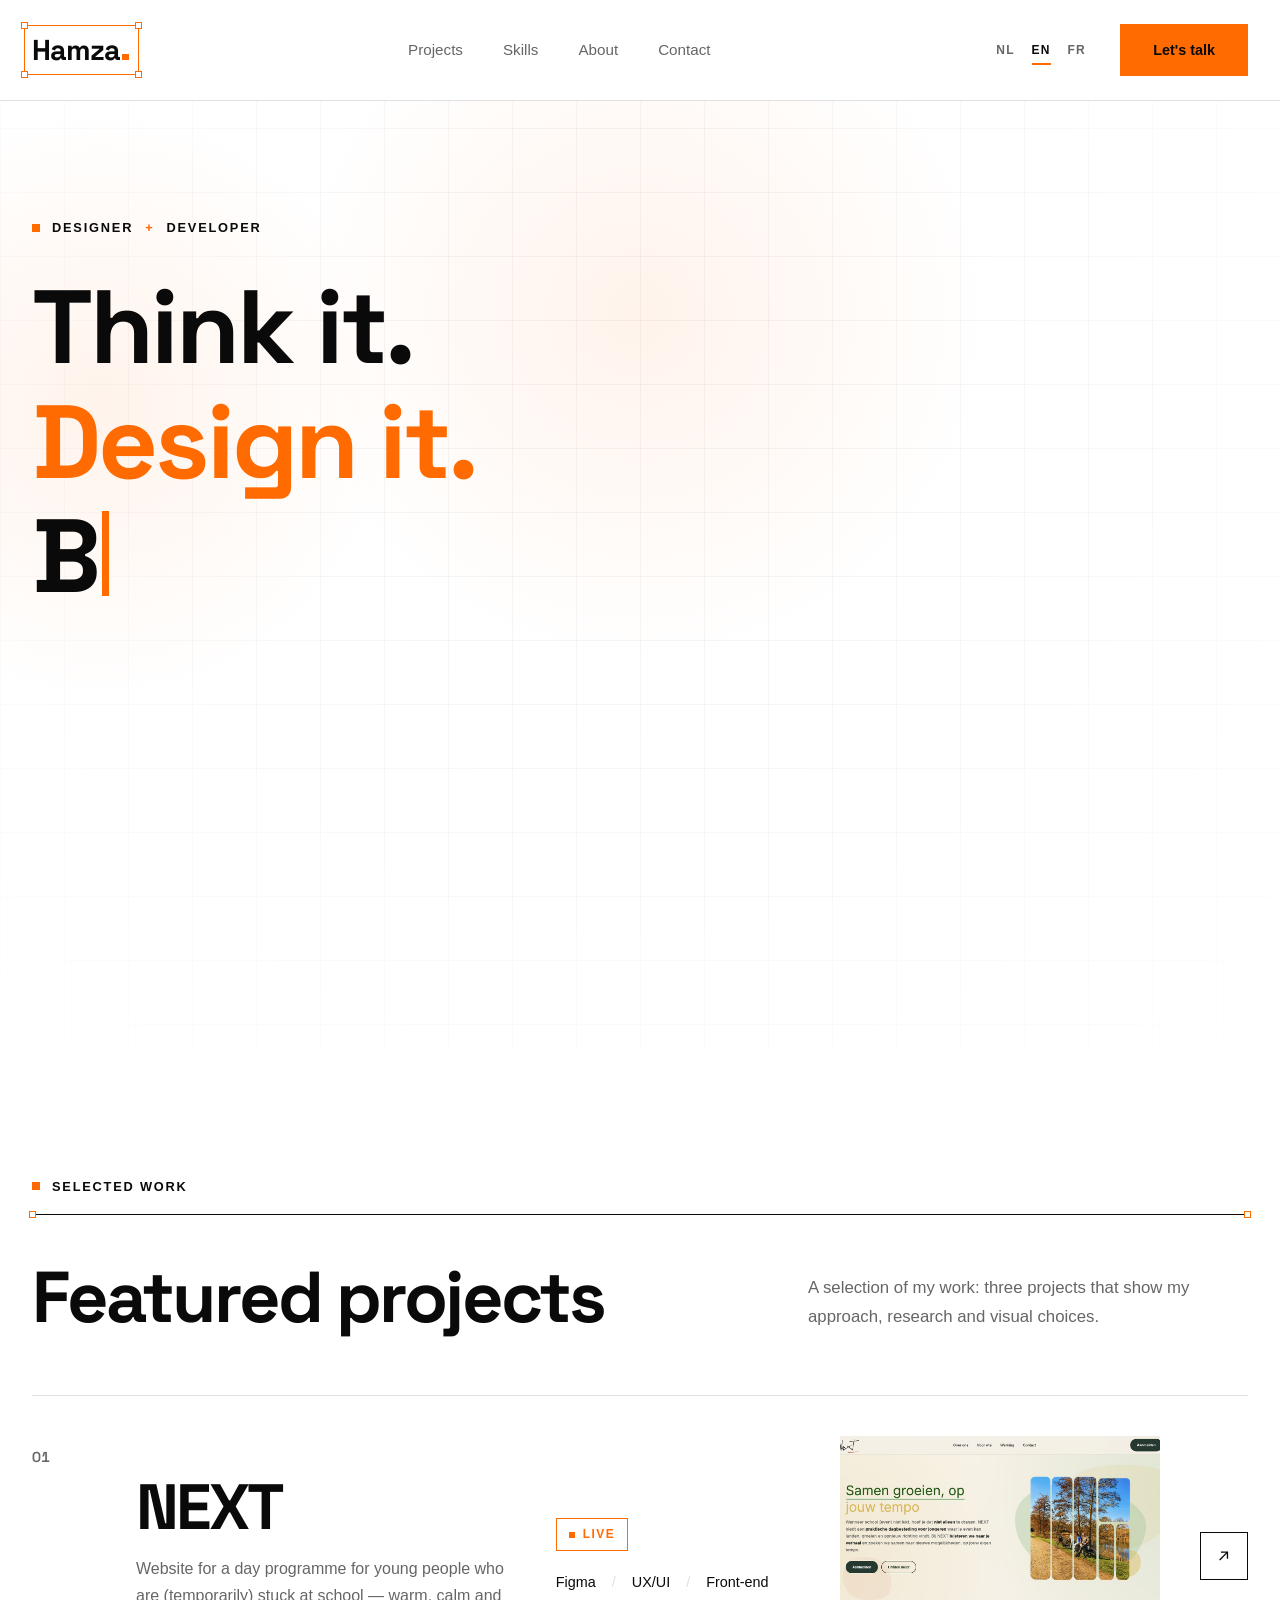
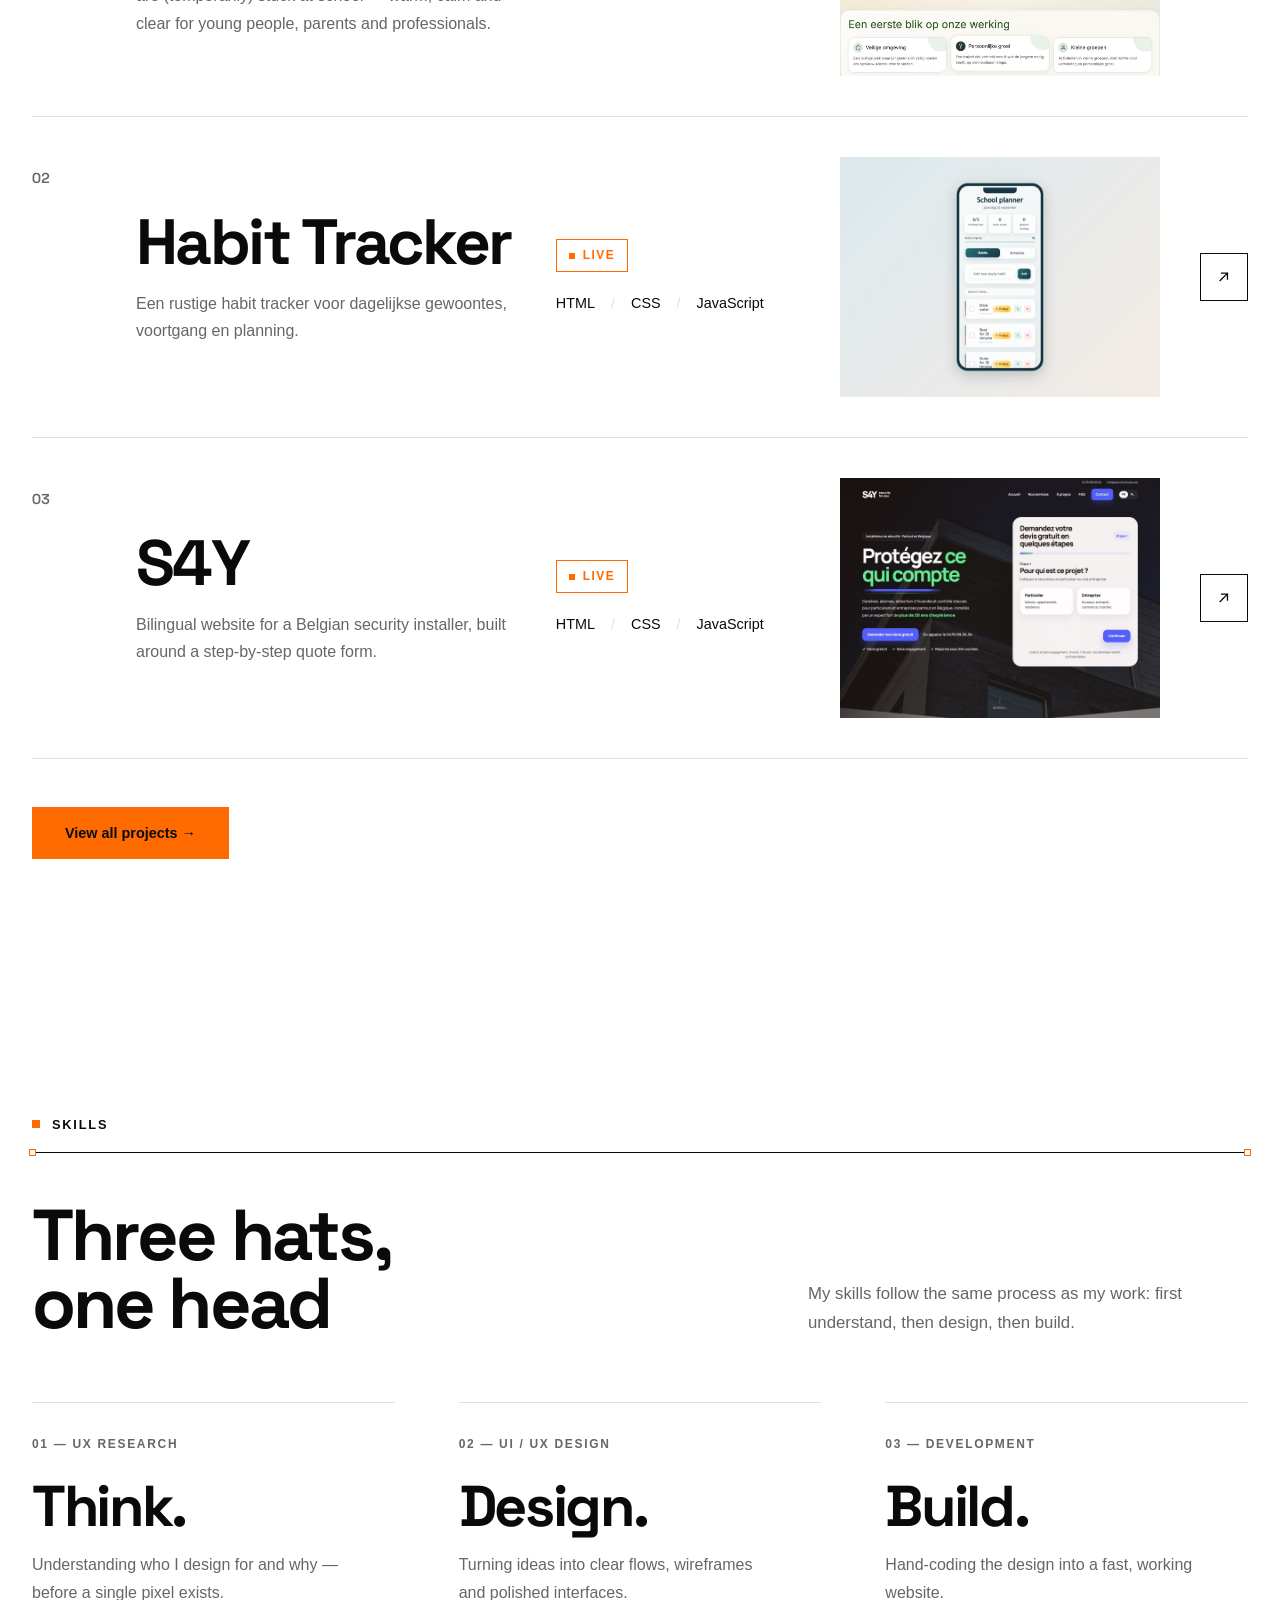
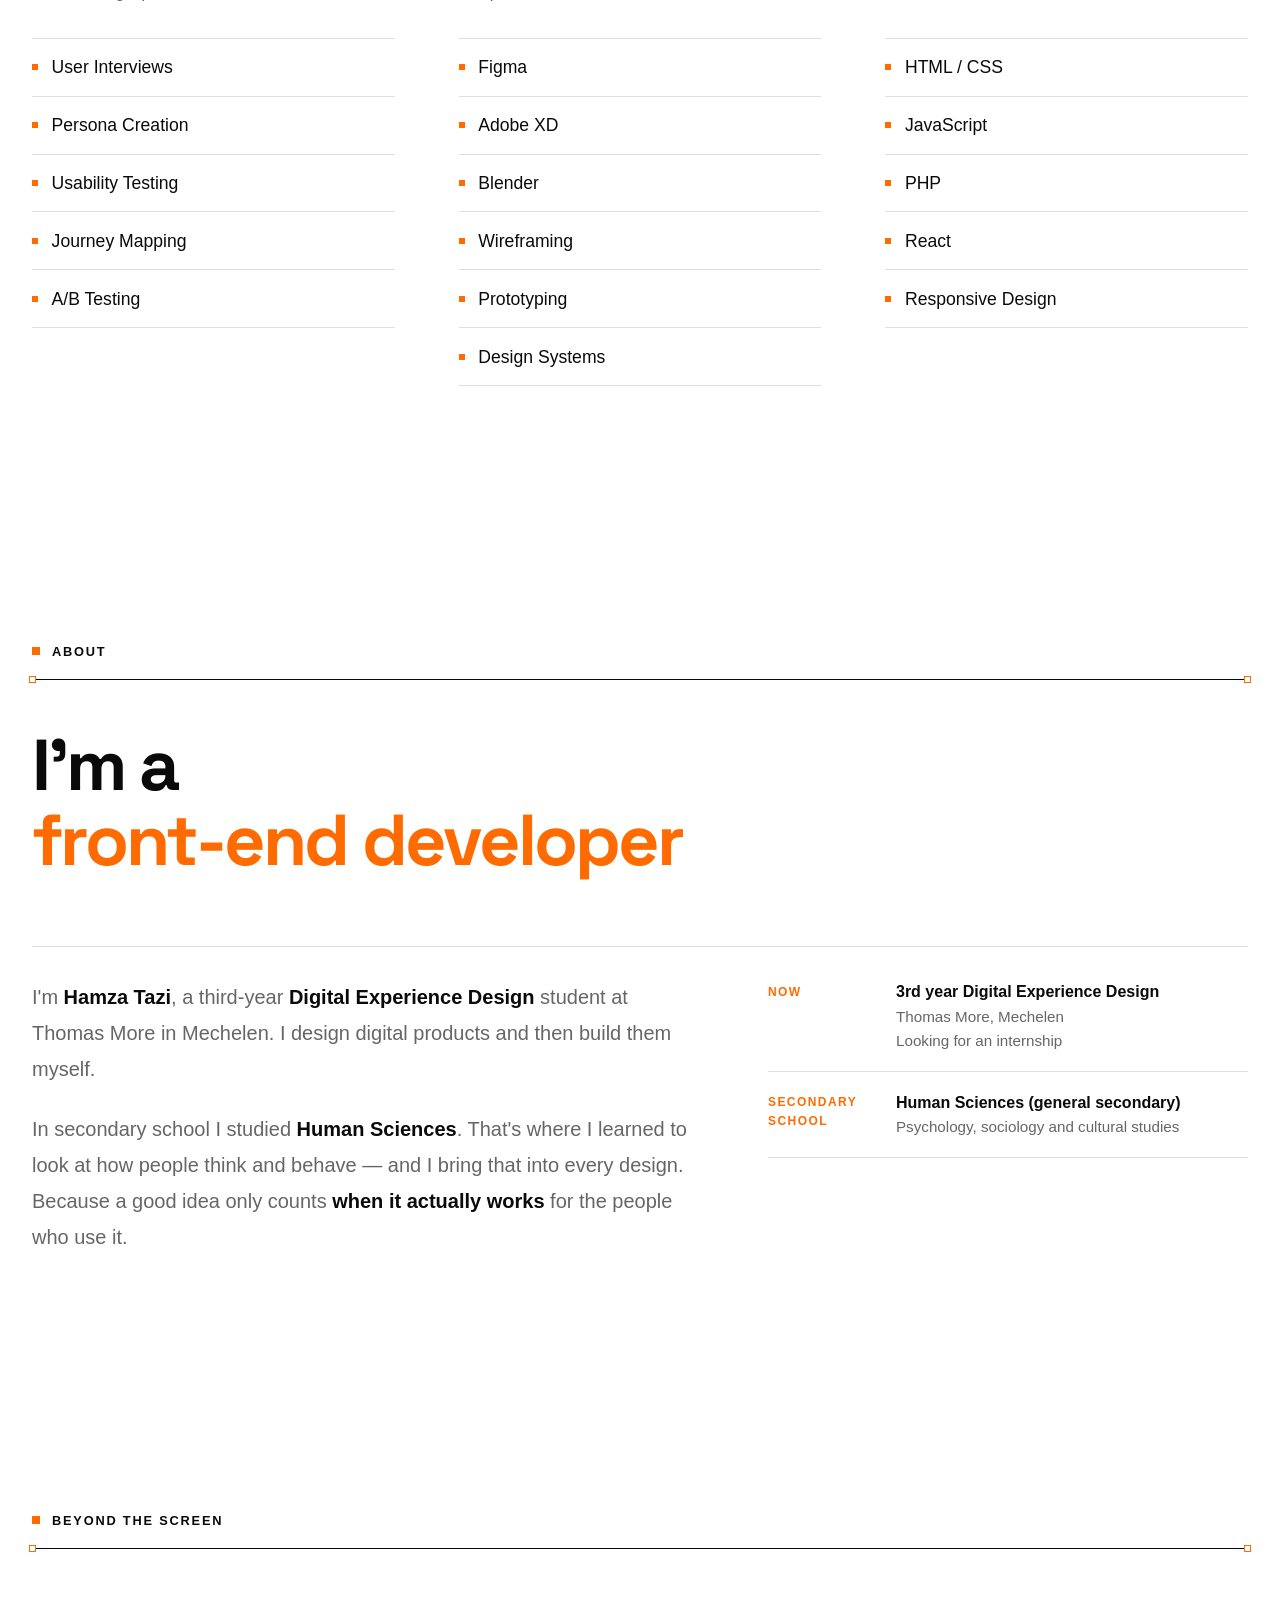
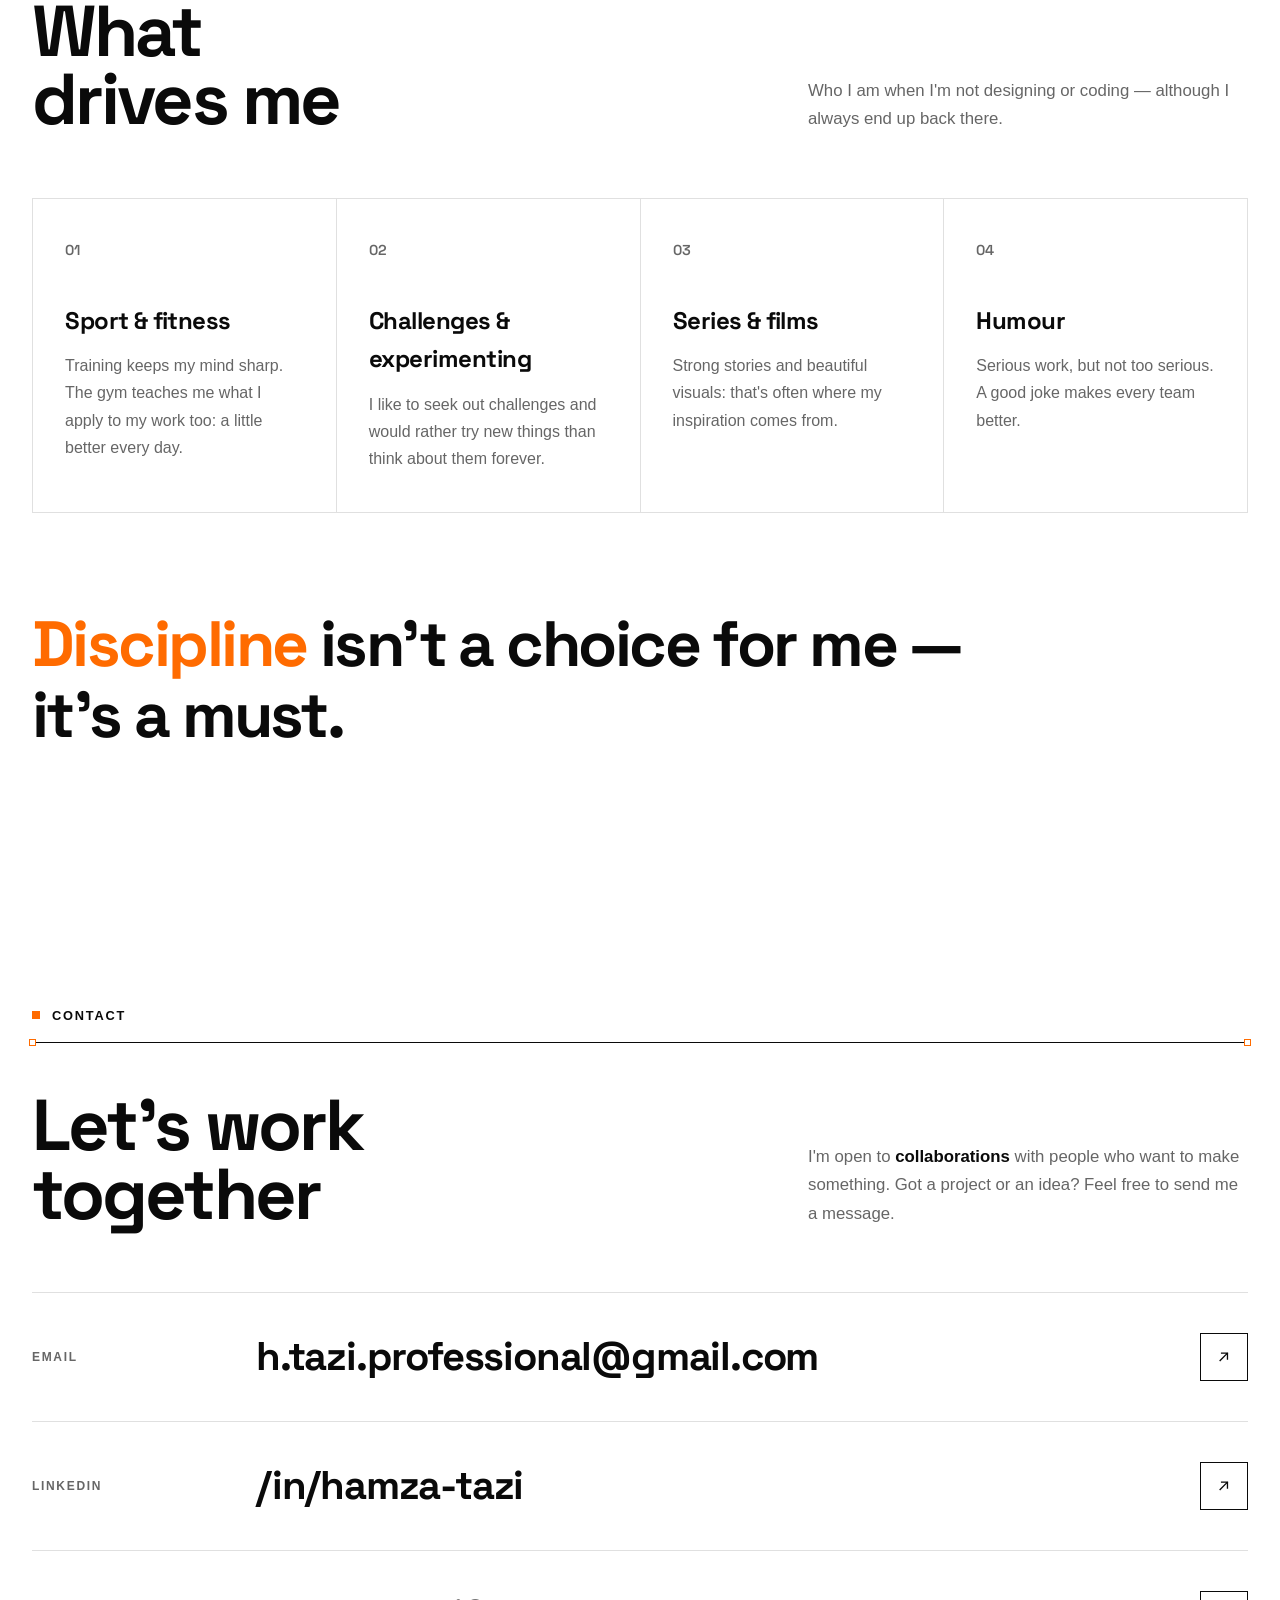
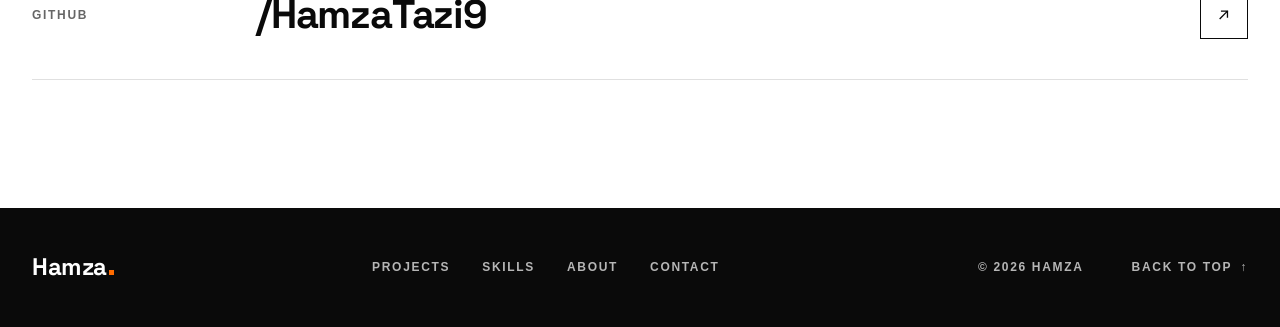
==== commit 8ef315a4: "Voeg Google-tag (G-F345GS8R3G) toe aan alle pagina's Co-Authored-By: Claude Opus 5.5 <noreply@anthro" ====
--- a/index.html
+++ b/index.html
@@ -1,16 +1,76 @@
 <!doctype html>
 <html lang="nl">
   <head>
+    <!-- Google tag (gtag.js) -->
+    <script async src="https://www.googletagmanager.com/gtag/js?id=G-F345GS8R3G"></script>
+    <script>
+      window.dataLayer = window.dataLayer || [];
+      function gtag(){dataLayer.push(arguments);}
+      gtag('js', new Date());
+
+      gtag('config', 'G-F345GS8R3G');
+    </script>
+    <script src="inapp.js"></script>
+    <!-- Google Tag Manager -->
+    <script>
+      (function (w, d, s, l, i) {
+        w[l] = w[l] || [];
+        w[l].push({ "gtm.start": new Date().getTime(), event: "gtm.js" });
+        var f = d.getElementsByTagName(s)[0],
+          j = d.createElement(s),
+          dl = l != "dataLayer" ? "&l=" + l : "";
+        j.async = true;
+        j.src = "https://www.googletagmanager.com/gtm.js?id=" + i + dl;
+        f.parentNode.insertBefore(j, f);
+      })(window, document, "script", "dataLayer", "GTM-MT7TJZM7");
+    </script>
+    <!-- End Google Tag Manager -->
     <meta charset="UTF-8" />
     <meta name="viewport" content="width=device-width, initial-scale=1.0" />
-    <title data-i18n="meta.home.title">Hamza Tazi — UX designer &amp; front-end developer | Portfolio</title>
-    <meta name="description" content="Portfolio van Hamza Tazi, UX designer en front-end developer, op zoek naar een stage. Van UX research en ontwerp tot een werkende website." data-i18n-attr="content:meta.home.desc" />
+    <title data-i18n="meta.home.title">
+      Hamza Tazi — UX designer &amp; front-end developer | Portfolio
+    </title>
+    <meta
+      name="description"
+      content="Portfolio van Hamza Tazi, UX designer en front-end developer, op zoek naar een stage. Van UX research en ontwerp tot een werkende website."
+      data-i18n-attr="content:meta.home.desc"
+    />
     <link rel="canonical" href="https://portfolio-hamza-xd.vercel.app/" />
     <meta property="og:type" content="website" />
     <meta property="og:site_name" content="Hamza Tazi — Portfolio" />
     <meta property="og:url" content="https://portfolio-hamza-xd.vercel.app/" />
-    <meta property="og:title" content="Hamza Tazi — UX designer &amp; front-end developer | Portfolio" />
-    <meta property="og:description" content="Portfolio van Hamza Tazi, UX designer en front-end developer, op zoek naar een stage. Van UX research en ontwerp tot een werkende website." />
+    <meta
+      property="og:title"
+      content="Hamza Tazi — UX designer &amp; front-end developer | Portfolio"
+    />
+    <meta
+      property="og:description"
+      content="Portfolio van Hamza Tazi, UX designer en front-end developer, op zoek naar een stage. Van UX research en ontwerp tot een werkende website."
+    />
+    <meta
+      property="og:image"
+      content="https://portfolio-hamza-xd.vercel.app/assets/og-image.jpg"
+    />
+    <meta property="og:image:width" content="1200" />
+    <meta property="og:image:height" content="630" />
+    <meta
+      property="og:image:alt"
+      content="Hero van het portfolio van Hamza Tazi: Denk het. Ontwerp het. Bouw het."
+    />
+    <meta property="og:locale" content="nl_BE" />
+    <meta name="twitter:card" content="summary_large_image" />
+    <meta
+      name="twitter:title"
+      content="Hamza Tazi — UX designer &amp; front-end developer | Portfolio"
+    />
+    <meta
+      name="twitter:description"
+      content="Portfolio van Hamza Tazi, UX designer en front-end developer, op zoek naar een stage. Van UX research en ontwerp tot een werkende website."
+    />
+    <meta
+      name="twitter:image"
+      content="https://portfolio-hamza-xd.vercel.app/assets/og-image.jpg"
+    />
     <meta name="theme-color" content="#ffffff" />
     <link rel="icon" href="assets/favicon.svg" type="image/svg+xml" />
     <link rel="preconnect" href="https://fonts.googleapis.com" />
@@ -28,15 +88,35 @@
         "url": "https://portfolio-hamza-xd.vercel.app/",
         "jobTitle": "UX designer & front-end developer",
         "description": "UX designer en front-end developer, op zoek naar een stage.",
-        "knowsAbout": ["UX design", "UX research", "UI design", "front-end development", "HTML", "CSS", "JavaScript"],
+        "knowsAbout": [
+          "UX design",
+          "UX research",
+          "UI design",
+          "front-end development",
+          "HTML",
+          "CSS",
+          "JavaScript"
+        ],
         "sameAs": [
           "https://www.linkedin.com/in/hamza-tazi-8233b7350/",
           "https://github.com/HamzaTazi9"
         ]
       }
     </script>
+
+    <meta name="msvalidate.01" content="27AF9E80DEF99737DF9C2CCDD7D104F1" />
   </head>
   <body>
+    <!-- Google Tag Manager (noscript) -->
+    <noscript
+      ><iframe
+        src="https://www.googletagmanager.com/ns.html?id=GTM-MT7TJZM7"
+        height="0"
+        width="0"
+        style="display: none; visibility: hidden"
+      ></iframe
+    ></noscript>
+    <!-- End Google Tag Manager (noscript) -->
     <div class="progress-bar" id="progressBar"></div>
 
     <nav id="navbar">
@@ -45,7 +125,8 @@
           >Hamza<span class="logo-dot" aria-hidden="true"></span
           ><span class="logo-kader" aria-hidden="true"
             ><i></i><i></i><i></i><i></i><b class="hulplijn hulplijn-boven"></b
-            ><b class="hulplijn hulplijn-onder"></b><b class="hulplijn hulplijn-links"></b
+            ><b class="hulplijn hulplijn-onder"></b
+            ><b class="hulplijn hulplijn-links"></b
             ><b class="hulplijn hulplijn-rechts"></b></span
         ></a>
         <ul class="nav-links">
@@ -76,475 +157,494 @@
     </nav>
 
     <main id="inhoud">
-
-    <section class="hero" id="hero">
-      <div class="hero-licht" id="heroLicht"></div>
-      <div class="hero-raster"></div>
-      <canvas class="hero-tekenvlak" id="heroTekenvlak" aria-hidden="true"></canvas>
-      <span
-        class="hero-positie"
-        id="heroPositie"
-        aria-hidden="true"
-      ></span>
-
-      <div class="hero-tekst">
-        <p class="hero-rol">
-          <span>Designer</span>
-          <span class="hero-rol-plus" aria-hidden="true">+</span>
-          <span data-i18n="hero.role.dev">Developer</span>
-        </p>
-        <h1
-          class="slogan"
-          aria-label="Denk het. Ontwerp het. Bouw het."
-          data-i18n-attr="aria-label:hero.aria"
-        >
-          <span class="slogan-regel" data-stage="think"
-            ><span class="regel-tekst"
-              ><span data-i18n="hero.think">Denk het.</span></span
-            ></span
+      <section class="hero" id="hero">
+        <div class="hero-licht" id="heroLicht"></div>
+        <div class="hero-raster"></div>
+        <canvas
+          class="hero-tekenvlak"
+          id="heroTekenvlak"
+          aria-hidden="true"
+        ></canvas>
+        <span class="hero-positie" id="heroPositie" aria-hidden="true"></span>
+
+        <div class="hero-tekst">
+          <p class="hero-rol">
+            <span>Designer</span>
+            <span class="hero-rol-plus" aria-hidden="true">+</span>
+            <span data-i18n="hero.role.dev">Developer</span>
+          </p>
+          <h1
+            class="slogan"
+            aria-label="Denk het. Ontwerp het. Bouw het."
+            data-i18n-attr="aria-label:hero.aria"
           >
-          <span class="slogan-regel" data-stage="design"
-            ><span class="regel-tekst"
-              ><span data-i18n="hero.design">Ontwerp het.</span
-              ><span class="ontwerp-kader" aria-hidden="true"
-                ><i></i><i></i><i></i><i></i><b></b></span></span
-          ></span>
-          <span class="slogan-regel" data-stage="build"
-            ><span class="regel-tekst"
-              ><span data-i18n="hero.build">Bouw het.</span></span
-            ></span
+            <span class="slogan-regel" data-stage="think"
+              ><span class="regel-tekst"
+                ><span data-i18n="hero.think">Denk het.</span></span
+              ></span
+            >
+            <span class="slogan-regel" data-stage="design"
+              ><span class="regel-tekst"
+                ><span data-i18n="hero.design">Ontwerp het.</span
+                ><span class="ontwerp-kader" aria-hidden="true"
+                  ><i></i><i></i><i></i><i></i><b></b></span></span
+            ></span>
+            <span class="slogan-regel" data-stage="build"
+              ><span class="regel-tekst"
+                ><span data-i18n="hero.build">Bouw het.</span></span
+              ></span
+            >
+          </h1>
+
+          <p class="hero-uitleg" data-i18n="hero.sub">
+            Ik ben Hamza — <strong>designer én developer</strong>. Ik ontwerp
+            digitale producten en bouw ze daarna zelf, van eerste onderzoek tot
+            een werkende website.
+          </p>
+
+          <div class="hero-buttons">
+            <a href="#projecten" class="knop" data-i18n="hero.cta"
+              >Bekijk mijn werk →</a
+            >
+            <a href="#contact" class="knop-rand" data-i18n="hero.contact"
+              >Neem contact op</a
+            >
+          </div>
+
+          <p class="hero-status">
+            <span class="hero-status-dot" aria-hidden="true"></span>
+            <span data-i18n="hero.status"
+              >Op zoek naar een stage en nieuwe samenwerkingen</span
+            >
+          </p>
+        </div>
+      </section>
+
+      <section id="projecten" class="reveal">
+        <div class="sectie-kop">
+          <div class="sectie-kop-boven">
+            <span class="sectie-label" data-i18n="work.eyebrow"
+              >Geselecteerd werk</span
+            >
+          </div>
+          <h2 data-i18n="work.title">Uitgelichte projecten</h2>
+          <p data-i18n="work.intro.featured">
+            Een selectie van mijn werk: drie projecten die mijn aanpak, research
+            en visuele keuzes laten zien.
+          </p>
+        </div>
+
+        <div class="project-lijst">
+          <a class="project-item" href="project-next.html">
+            <span class="project-nummer">01</span>
+            <div class="project-tekst">
+              <h3 class="project-titel">NEXT</h3>
+              <p class="project-uitleg" data-i18n="work.next.desc">
+                Website voor een dagbesteding voor jongeren die (even) vastlopen
+                met school — warm, rustig en helder voor jongeren, ouders en
+                professionals.
+              </p>
+            </div>
+            <div class="project-info">
+              <span class="status-label is-live" data-i18n="status.live"
+                >Live</span
+              >
+              <ul class="project-tags">
+                <li>Figma</li>
+                <li>UX/UI</li>
+                <li>Front-end</li>
+              </ul>
+            </div>
+            <div class="project-beeld">
+              <div class="project-beeld-uitsnede">
+                <img
+                  src="assets/NEXT_home.jpg"
+                  alt="NEXT website homepage"
+                  loading="lazy"
+                  data-i18n-attr="alt:work.next.alt"
+                />
+              </div>
+              <span class="selectie-kader" aria-hidden="true"
+                ><i></i><i></i><i></i><i></i
+              ></span>
+            </div>
+            <span class="pijl" aria-hidden="true">
+              <svg viewBox="0 0 24 24" fill="none">
+                <path
+                  d="M7 17 17 7M9 7h8v8"
+                  stroke="currentColor"
+                  stroke-width="1.8"
+                  stroke-linecap="square"
+                />
+              </svg>
+            </span>
+          </a>
+
+          <a
+            class="project-item habit-tracker-item"
+            href="project-habit-tracker.html"
           >
-        </h1>
-
-        <p class="hero-uitleg" data-i18n="hero.sub">
-          Ik ben Hamza — <strong>designer én developer</strong>. Ik ontwerp
-          digitale producten en bouw ze daarna zelf, van eerste onderzoek tot
-          een werkende website.
-        </p>
-
-        <div class="hero-buttons">
-          <a href="#projecten" class="knop" data-i18n="hero.cta"
-            >Bekijk mijn werk →</a
+            <span class="project-nummer">02</span>
+            <div class="project-tekst">
+              <h3 class="project-titel">Habit Tracker</h3>
+              <p class="project-uitleg">
+                Een rustige habit tracker voor dagelijkse gewoontes, voortgang
+                en planning.
+              </p>
+            </div>
+            <div class="project-info">
+              <span class="status-label is-live">Live</span>
+              <ul class="project-tags">
+                <li>HTML</li>
+                <li>CSS</li>
+                <li>JavaScript</li>
+              </ul>
+            </div>
+            <div class="project-beeld">
+              <div class="project-beeld-uitsnede habit-tracker-media">
+                <img
+                  src="assets/habit-tracker.jpg"
+                  class="habit-tracker-preview"
+                  alt="Habit Tracker interface"
+                  loading="lazy"
+                />
+              </div>
+              <span class="selectie-kader" aria-hidden="true"
+                ><i></i><i></i><i></i><i></i
+              ></span>
+            </div>
+            <span class="pijl" aria-hidden="true">
+              <svg viewBox="0 0 24 24" fill="none">
+                <path
+                  d="M7 17 17 7M9 7h8v8"
+                  stroke="currentColor"
+                  stroke-width="1.8"
+                  stroke-linecap="square"
+                />
+              </svg>
+            </span>
+          </a>
+
+          <a class="project-item" href="project-s4y.html">
+            <span class="project-nummer">03</span>
+            <div class="project-tekst">
+              <h3 class="project-titel">S4Y</h3>
+              <p class="project-uitleg" data-i18n="work.s4y.desc">
+                Tweetalige website voor een Belgische beveiligingsinstallateur,
+                gebouwd rond een offerteformulier in stappen.
+              </p>
+            </div>
+            <div class="project-info">
+              <span class="status-label is-live" data-i18n="status.live"
+                >Live</span
+              >
+              <ul class="project-tags">
+                <li>HTML</li>
+                <li>CSS</li>
+                <li>JavaScript</li>
+              </ul>
+            </div>
+            <div class="project-beeld">
+              <div class="project-beeld-uitsnede">
+                <img
+                  src="assets/s4y-home.jpg"
+                  alt="Homepage van de S4Y-website"
+                  loading="lazy"
+                  data-i18n-attr="alt:s4y.alt"
+                />
+              </div>
+              <span class="selectie-kader" aria-hidden="true"
+                ><i></i><i></i><i></i><i></i
+              ></span>
+            </div>
+            <span class="pijl" aria-hidden="true">
+              <svg viewBox="0 0 24 24" fill="none">
+                <path
+                  d="M7 17 17 7M9 7h8v8"
+                  stroke="currentColor"
+                  stroke-width="1.8"
+                  stroke-linecap="square"
+                />
+              </svg>
+            </span>
+          </a>
+        </div>
+
+        <div class="alle-projecten">
+          <a href="projecten.html" class="knop" data-i18n="work.all"
+            >Bekijk alle projecten →</a
           >
-          <a href="#contact" class="knop-rand" data-i18n="hero.contact"
-            >Neem contact op</a
-          >
-        </div>
-
-        <p class="hero-status">
-          <span class="hero-status-dot" aria-hidden="true"></span>
-          <span data-i18n="hero.status"
-            >Op zoek naar een stage en nieuwe samenwerkingen</span
-          >
-        </p>
-      </div>
-    </section>
-
-    <section id="projecten" class="reveal">
-      <div class="sectie-kop">
-        <div class="sectie-kop-boven">
-          <span class="sectie-label" data-i18n="work.eyebrow"
-            >Geselecteerd werk</span
-          >
-        </div>
-        <h2 data-i18n="work.title">Uitgelichte projecten</h2>
-        <p data-i18n="work.intro.featured">
-          Een selectie van mijn werk: drie projecten die mijn aanpak, research
-          en visuele keuzes laten zien.
-        </p>
-      </div>
-
-      <div class="project-lijst">
-        <a class="project-item" href="project-next.html">
-          <span class="project-nummer">01</span>
-          <div class="project-tekst">
-            <h3 class="project-titel">NEXT</h3>
-            <p class="project-uitleg" data-i18n="work.next.desc">
-              Website voor een dagbesteding voor jongeren die (even) vastlopen
-              met school — warm, rustig en helder voor jongeren, ouders en
-              professionals.
-            </p>
-          </div>
-          <div class="project-info">
-            <span class="status-label is-live" data-i18n="status.live"
-              >Live</span
-            >
-            <ul class="project-tags">
+        </div>
+      </section>
+
+      <section id="skills" class="reveal">
+        <div class="sectie-kop">
+          <div class="sectie-kop-boven">
+            <span class="sectie-label" data-i18n="nav.skills">Skills</span>
+          </div>
+          <h2 data-i18n="skills.title">Drie petten,<br />één hoofd</h2>
+          <p data-i18n="skills.intro">
+            Mijn skills volgen hetzelfde proces als mijn werk: eerst begrijpen,
+            dan ontwerpen, dan bouwen.
+          </p>
+        </div>
+
+        <div class="skill-fases">
+          <div class="skill-fase">
+            <span class="skill-fase-label" data-i18n="skills.think.label"
+              >01 — UX Research</span
+            >
+            <h3 class="skill-fase-woord" data-i18n="skills.think.word">
+              Denk.
+            </h3>
+            <p class="skill-fase-uitleg" data-i18n="skills.think.desc">
+              Begrijpen voor wie ik ontwerp en waarom — voordat er één pixel
+              staat.
+            </p>
+            <ul class="skill-lijst">
+              <li>User Interviews</li>
+              <li>Persona Creation</li>
+              <li>Usability Testing</li>
+              <li>Journey Mapping</li>
+              <li>A/B Testing</li>
+            </ul>
+          </div>
+          <div class="skill-fase">
+            <span class="skill-fase-label" data-i18n="skills.design.label"
+              >02 — UI / UX Design</span
+            >
+            <h3 class="skill-fase-woord" data-i18n="skills.design.word">
+              Ontwerp.
+            </h3>
+            <p class="skill-fase-uitleg" data-i18n="skills.design.desc">
+              Ideeën vertalen naar heldere flows, wireframes en uitgewerkte
+              interfaces.
+            </p>
+            <ul class="skill-lijst">
               <li>Figma</li>
-              <li>UX/UI</li>
-              <li>Front-end</li>
+              <li>Adobe XD</li>
+              <li>Blender</li>
+              <li>Wireframing</li>
+              <li>Prototyping</li>
+              <li>Design Systems</li>
             </ul>
           </div>
-          <div class="project-beeld">
-            <div class="project-beeld-uitsnede">
-              <img
-                src="assets/NEXT_home.jpg"
-                alt="NEXT website homepage"
-                loading="lazy"
-                data-i18n-attr="alt:work.next.alt"
-              />
-            </div>
+          <div class="skill-fase">
+            <span class="skill-fase-label" data-i18n="skills.build.label"
+              >03 — Development</span
+            >
+            <h3 class="skill-fase-woord" data-i18n="skills.build.word">
+              Bouw.
+            </h3>
+            <p class="skill-fase-uitleg" data-i18n="skills.build.desc">
+              Het ontwerp met de hand omzetten naar een snelle, werkende
+              website.
+            </p>
+            <ul class="skill-lijst">
+              <li>HTML / CSS</li>
+              <li>JavaScript</li>
+              <li>PHP</li>
+              <li>React</li>
+              <li>Responsive Design</li>
+            </ul>
+          </div>
+        </div>
+      </section>
+
+      <section id="over" class="reveal">
+        <div class="sectie-kop">
+          <div class="sectie-kop-boven">
+            <span class="sectie-label" data-i18n="nav.about">Over mij</span>
+          </div>
+          <h2 class="about-titel">
+            <span data-i18n="about.lead">Ik ben een</span><br />
+            <span class="woorden-wissel" id="woordenWissel" aria-live="polite">
+              <span class="woord is-active" data-i18n="about.w1"
+                >UX designer</span
+              >
+              <span class="woord" data-i18n="about.w2"
+                >front-end developer</span
+              >
+              <span class="woord" data-i18n="about.w3">probleemoplosser</span>
+              <span class="woord" data-i18n="about.w4">detail-fanaat</span>
+            </span>
+          </h2>
+        </div>
+
+        <div class="about-grid">
+          <div class="about-body">
+            <p data-i18n="about.p1">
+              Ik ben <strong>Hamza Tazi</strong>, derdejaarsstudent
+              <strong>Digital Experience Design</strong> aan Thomas More in
+              Mechelen. Ik ontwerp digitale producten en bouw ze daarna zelf.
+            </p>
+            <p data-i18n="about.p2">
+              In het middelbaar volgde ik <strong>Humane Wetenschappen</strong>.
+              Daar leerde ik kijken naar hoe mensen denken en zich gedragen — en
+              dat neem ik mee in elk ontwerp. Want een goed idee telt pas
+              <strong>als het ook echt werkt</strong>, voor de mensen die het
+              gebruiken.
+            </p>
+          </div>
+          <ul class="tijdlijn">
+            <li>
+              <span class="tijdlijn-wanneer" data-i18n="about.now">Nu</span>
+              <span class="tijdlijn-wat">
+                <strong data-i18n="about.now.t"
+                  >3e jaar Digital Experience Design</strong
+                >
+                <span data-i18n="about.now.school">Thomas More, Mechelen</span>
+                <span data-i18n="about.now.d">Op zoek naar een stageplek</span>
+              </span>
+            </li>
+            <li>
+              <span class="tijdlijn-wanneer" data-i18n="about.before"
+                >Middelbaar</span
+              >
+              <span class="tijdlijn-wat">
+                <strong data-i18n="about.before.t"
+                  >ASO Humane Wetenschappen</strong
+                >
+                <span data-i18n="about.before.d"
+                  >Psychologie, sociologie en cultuurwetenschappen</span
+                >
+              </span>
+            </li>
+          </ul>
+        </div>
+      </section>
+
+      <section id="persoonlijk" class="reveal">
+        <div class="sectie-kop">
+          <div class="sectie-kop-boven">
+            <span class="sectie-label" data-i18n="life.eyebrow"
+              >Buiten het scherm</span
+            >
+          </div>
+          <h2 data-i18n="life.title">Wat mij<br />drijft</h2>
+          <p data-i18n="life.intro">
+            Wie ik ben als ik niet ontwerp of code — al kom ik daar uiteindelijk
+            altijd weer op uit.
+          </p>
+        </div>
+
+        <div class="life-grid">
+          <div class="life-item">
+            <span class="life-nummer">01</span>
+            <h3 data-i18n="life.i1.t">Sport & fitness</h3>
+            <p data-i18n="life.i1.d">
+              Trainen houdt mijn hoofd scherp. In de gym leer ik wat ik ook in
+              mijn werk toepas: elke dag een beetje beter.
+            </p>
             <span class="selectie-kader" aria-hidden="true"
               ><i></i><i></i><i></i><i></i
             ></span>
           </div>
-          <span class="pijl" aria-hidden="true">
-            <svg viewBox="0 0 24 24" fill="none">
-              <path
-                d="M7 17 17 7M9 7h8v8"
-                stroke="currentColor"
-                stroke-width="1.8"
-                stroke-linecap="square"
-              />
-            </svg>
-          </span>
-        </a>
-
-        <a
-          class="project-item habit-tracker-item"
-          href="project-habit-tracker.html"
-        >
-          <span class="project-nummer">02</span>
-          <div class="project-tekst">
-            <h3 class="project-titel">Habit Tracker</h3>
-            <p class="project-uitleg">
-              Een rustige habit tracker voor dagelijkse gewoontes, voortgang en
-              planning.
-            </p>
-          </div>
-          <div class="project-info">
-            <span class="status-label is-live">Live</span>
-            <ul class="project-tags">
-              <li>HTML</li>
-              <li>CSS</li>
-              <li>JavaScript</li>
-            </ul>
-          </div>
-          <div class="project-beeld">
-            <div class="project-beeld-uitsnede habit-tracker-media">
-              <img
-                src="assets/habit-tracker.jpg"
-                class="habit-tracker-preview"
-                alt="Habit Tracker interface"
-                loading="lazy"
-              />
-            </div>
+          <div class="life-item">
+            <span class="life-nummer">02</span>
+            <h3 data-i18n="life.i2.t">Challenges & experimenteren</h3>
+            <p data-i18n="life.i2.d">
+              Ik zoek graag uitdagingen op en probeer nieuwe dingen liever uit
+              dan dat ik er eindeloos over nadenk.
+            </p>
             <span class="selectie-kader" aria-hidden="true"
               ><i></i><i></i><i></i><i></i
             ></span>
           </div>
-          <span class="pijl" aria-hidden="true">
-            <svg viewBox="0 0 24 24" fill="none">
-              <path
-                d="M7 17 17 7M9 7h8v8"
-                stroke="currentColor"
-                stroke-width="1.8"
-                stroke-linecap="square"
-              />
-            </svg>
-          </span>
-        </a>
-
-        <a class="project-item" href="project-s4y.html">
-          <span class="project-nummer">03</span>
-          <div class="project-tekst">
-            <h3 class="project-titel">S4Y</h3>
-            <p class="project-uitleg" data-i18n="work.s4y.desc">
-              Tweetalige website voor een Belgische beveiligingsinstallateur, gebouwd rond een offerteformulier in stappen.
-            </p>
-          </div>
-          <div class="project-info">
-            <span class="status-label is-live" data-i18n="status.live">Live</span>
-            <ul class="project-tags">
-              <li>HTML</li>
-              <li>CSS</li>
-              <li>JavaScript</li>
-            </ul>
-          </div>
-          <div class="project-beeld">
-            <div class="project-beeld-uitsnede">
-              <img
-                src="assets/s4y-home.jpg"
-                alt="Homepage van de S4Y-website"
-                loading="lazy"
-                data-i18n-attr="alt:s4y.alt"
-              />
-            </div>
+          <div class="life-item">
+            <span class="life-nummer">03</span>
+            <h3 data-i18n="life.i3.t">Series & films</h3>
+            <p data-i18n="life.i3.d">
+              Sterke verhalen en mooie beelden: daar haal ik vaak inspiratie
+              uit.
+            </p>
             <span class="selectie-kader" aria-hidden="true"
               ><i></i><i></i><i></i><i></i
             ></span>
           </div>
-          <span class="pijl" aria-hidden="true">
-            <svg viewBox="0 0 24 24" fill="none">
-              <path
-                d="M7 17 17 7M9 7h8v8"
-                stroke="currentColor"
-                stroke-width="1.8"
-                stroke-linecap="square"
-              />
-            </svg>
-          </span>
-        </a>
-      </div>
-
-      <div class="alle-projecten">
-        <a href="projecten.html" class="knop" data-i18n="work.all"
-          >Bekijk alle projecten →</a
-        >
-      </div>
-    </section>
-
-    <section id="skills" class="reveal">
-      <div class="sectie-kop">
-        <div class="sectie-kop-boven">
-          <span class="sectie-label" data-i18n="nav.skills">Skills</span>
-        </div>
-        <h2 data-i18n="skills.title">Drie petten,<br />één hoofd</h2>
-        <p data-i18n="skills.intro">
-          Mijn skills volgen hetzelfde proces als mijn werk: eerst begrijpen,
-          dan ontwerpen, dan bouwen.
+          <div class="life-item">
+            <span class="life-nummer">04</span>
+            <h3 data-i18n="life.i4.t">Humor</h3>
+            <p data-i18n="life.i4.d">
+              Serieus werk, maar niet té serieus. Een goede grap maakt elk team
+              beter.
+            </p>
+            <span class="selectie-kader" aria-hidden="true"
+              ><i></i><i></i><i></i><i></i
+            ></span>
+          </div>
+        </div>
+
+        <p class="life-statement" data-i18n="life.statement">
+          <span>Discipline</span> is voor mij geen keuze —<br />het is een must.
         </p>
-      </div>
-
-      <div class="skill-fases">
-        <div class="skill-fase">
-          <span class="skill-fase-label" data-i18n="skills.think.label"
-            >01 — UX Research</span
+      </section>
+
+      <section id="contact" class="reveal">
+        <div class="sectie-kop">
+          <div class="sectie-kop-boven">
+            <span class="sectie-label" data-i18n="nav.contact">Contact</span>
+          </div>
+          <h2 data-i18n="contact.title">Laten we<br />samenwerken</h2>
+          <p data-i18n="contact.intro">
+            Ik sta open voor <strong>samenwerkingen</strong> met mensen die iets
+            willen maken. Heb je een project of een idee? Stuur me gerust een
+            bericht.
+          </p>
+        </div>
+
+        <div class="contact-list">
+          <a class="contact-row" href="mailto:h.tazi.professional@gmail.com">
+            <span class="contact-label" data-i18n="contact.email">Email</span>
+            <span class="contact-value">h.tazi.professional@gmail.com</span>
+            <span class="pijl" aria-hidden="true"
+              ><svg viewBox="0 0 24 24" fill="none">
+                <path
+                  d="M7 17 17 7M9 7h8v8"
+                  stroke="currentColor"
+                  stroke-width="1.8"
+                  stroke-linecap="square"
+                /></svg
+            ></span>
+          </a>
+          <a
+            class="contact-row"
+            href="https://www.linkedin.com/in/hamza-tazi-8233b7350/"
+            target="_blank"
+            rel="noopener"
           >
-          <h3 class="skill-fase-woord" data-i18n="skills.think.word">Denk.</h3>
-          <p class="skill-fase-uitleg" data-i18n="skills.think.desc">
-            Begrijpen voor wie ik ontwerp en waarom — voordat er één pixel
-            staat.
-          </p>
-          <ul class="skill-lijst">
-            <li>User Interviews</li>
-            <li>Persona Creation</li>
-            <li>Usability Testing</li>
-            <li>Journey Mapping</li>
-            <li>A/B Testing</li>
-          </ul>
-        </div>
-        <div class="skill-fase">
-          <span class="skill-fase-label" data-i18n="skills.design.label"
-            >02 — UI / UX Design</span
+            <span class="contact-label">LinkedIn</span>
+            <span class="contact-value">/in/hamza-tazi</span>
+            <span class="pijl" aria-hidden="true"
+              ><svg viewBox="0 0 24 24" fill="none">
+                <path
+                  d="M7 17 17 7M9 7h8v8"
+                  stroke="currentColor"
+                  stroke-width="1.8"
+                  stroke-linecap="square"
+                /></svg
+            ></span>
+          </a>
+          <a
+            class="contact-row"
+            href="https://github.com/HamzaTazi9"
+            target="_blank"
+            rel="noopener"
           >
-          <h3 class="skill-fase-woord" data-i18n="skills.design.word">
-            Ontwerp.
-          </h3>
-          <p class="skill-fase-uitleg" data-i18n="skills.design.desc">
-            Ideeën vertalen naar heldere flows, wireframes en uitgewerkte
-            interfaces.
-          </p>
-          <ul class="skill-lijst">
-            <li>Figma</li>
-            <li>Adobe XD</li>
-            <li>Blender</li>
-            <li>Wireframing</li>
-            <li>Prototyping</li>
-            <li>Design Systems</li>
-          </ul>
-        </div>
-        <div class="skill-fase">
-          <span class="skill-fase-label" data-i18n="skills.build.label"
-            >03 — Development</span
-          >
-          <h3 class="skill-fase-woord" data-i18n="skills.build.word">Bouw.</h3>
-          <p class="skill-fase-uitleg" data-i18n="skills.build.desc">
-            Het ontwerp met de hand omzetten naar een snelle, werkende website.
-          </p>
-          <ul class="skill-lijst">
-            <li>HTML / CSS</li>
-            <li>JavaScript</li>
-            <li>PHP</li>
-            <li>React</li>
-            <li>Responsive Design</li>
-          </ul>
-        </div>
-      </div>
-    </section>
-
-    <section id="over" class="reveal">
-      <div class="sectie-kop">
-        <div class="sectie-kop-boven">
-          <span class="sectie-label" data-i18n="nav.about">Over mij</span>
-        </div>
-        <h2 class="about-titel">
-          <span data-i18n="about.lead">Ik ben een</span><br />
-          <span class="woorden-wissel" id="woordenWissel" aria-live="polite">
-            <span class="woord is-active" data-i18n="about.w1">UX designer</span>
-            <span class="woord" data-i18n="about.w2">front-end developer</span>
-            <span class="woord" data-i18n="about.w3">probleemoplosser</span>
-            <span class="woord" data-i18n="about.w4">detail-fanaat</span>
-          </span>
-        </h2>
-      </div>
-
-      <div class="about-grid">
-        <div class="about-body">
-          <p data-i18n="about.p1">
-            Ik ben <strong>Hamza Tazi</strong>, derdejaarsstudent
-            <strong>Digital Experience Design</strong> aan Thomas More in
-            Mechelen. Ik ontwerp digitale producten en bouw ze daarna zelf.
-          </p>
-          <p data-i18n="about.p2">
-            In het middelbaar volgde ik <strong>Humane Wetenschappen</strong>.
-            Daar leerde ik kijken naar hoe mensen denken en zich gedragen — en
-            dat neem ik mee in elk ontwerp. Want een goed idee telt pas
-            <strong>als het ook echt werkt</strong>, voor de mensen die het
-            gebruiken.
-          </p>
-        </div>
-        <ul class="tijdlijn">
-          <li>
-            <span class="tijdlijn-wanneer" data-i18n="about.now">Nu</span>
-            <span class="tijdlijn-wat">
-              <strong data-i18n="about.now.t">3e jaar Digital Experience Design</strong>
-              <span data-i18n="about.now.school">Thomas More, Mechelen</span>
-              <span data-i18n="about.now.d">Op zoek naar een stageplek</span>
-            </span>
-          </li>
-          <li>
-            <span class="tijdlijn-wanneer" data-i18n="about.before">Middelbaar</span>
-            <span class="tijdlijn-wat">
-              <strong data-i18n="about.before.t">ASO Humane Wetenschappen</strong>
-              <span data-i18n="about.before.d">Psychologie, sociologie en cultuurwetenschappen</span>
-            </span>
-          </li>
-        </ul>
-      </div>
-    </section>
-
-    <section id="persoonlijk" class="reveal">
-      <div class="sectie-kop">
-        <div class="sectie-kop-boven">
-          <span class="sectie-label" data-i18n="life.eyebrow"
-            >Buiten het scherm</span
-          >
-        </div>
-        <h2 data-i18n="life.title">Wat mij<br />drijft</h2>
-        <p data-i18n="life.intro">
-          Wie ik ben als ik niet ontwerp of code — al kom ik daar uiteindelijk
-          altijd weer op uit.
-        </p>
-      </div>
-
-      <div class="life-grid">
-        <div class="life-item">
-          <span class="life-nummer">01</span>
-          <h3 data-i18n="life.i1.t">Sport & fitness</h3>
-          <p data-i18n="life.i1.d">
-            Trainen houdt mijn hoofd scherp. In de gym leer ik wat ik ook in
-            mijn werk toepas: elke dag een beetje beter.
-          </p>
-          <span class="selectie-kader" aria-hidden="true"
-            ><i></i><i></i><i></i><i></i
-          ></span>
-        </div>
-        <div class="life-item">
-          <span class="life-nummer">02</span>
-          <h3 data-i18n="life.i2.t">Challenges & experimenteren</h3>
-          <p data-i18n="life.i2.d">
-            Ik zoek graag uitdagingen op en probeer nieuwe dingen liever uit dan
-            dat ik er eindeloos over nadenk.
-          </p>
-          <span class="selectie-kader" aria-hidden="true"
-            ><i></i><i></i><i></i><i></i
-          ></span>
-        </div>
-        <div class="life-item">
-          <span class="life-nummer">03</span>
-          <h3 data-i18n="life.i3.t">Series & films</h3>
-          <p data-i18n="life.i3.d">
-            Sterke verhalen en mooie beelden: daar haal ik vaak inspiratie uit.
-          </p>
-          <span class="selectie-kader" aria-hidden="true"
-            ><i></i><i></i><i></i><i></i
-          ></span>
-        </div>
-        <div class="life-item">
-          <span class="life-nummer">04</span>
-          <h3 data-i18n="life.i4.t">Humor</h3>
-          <p data-i18n="life.i4.d">
-            Serieus werk, maar niet té serieus. Een goede grap maakt elk team
-            beter.
-          </p>
-          <span class="selectie-kader" aria-hidden="true"
-            ><i></i><i></i><i></i><i></i
-          ></span>
-        </div>
-      </div>
-
-      <p class="life-statement" data-i18n="life.statement">
-        <span>Discipline</span> is voor mij geen keuze —<br />het is een must.
-      </p>
-    </section>
-
-    <section id="contact" class="reveal">
-      <div class="sectie-kop">
-        <div class="sectie-kop-boven">
-          <span class="sectie-label" data-i18n="nav.contact">Contact</span>
-        </div>
-        <h2 data-i18n="contact.title">Laten we<br />samenwerken</h2>
-        <p data-i18n="contact.intro">
-          Ik sta open voor <strong>samenwerkingen</strong> met mensen die iets
-          willen maken. Heb je een project of een idee? Stuur me gerust een
-          bericht.
-        </p>
-      </div>
-
-      <div class="contact-list">
-        <a class="contact-row" href="mailto:h.tazi.professional@gmail.com">
-          <span class="contact-label" data-i18n="contact.email">Email</span>
-          <span class="contact-value">h.tazi.professional@gmail.com</span>
-          <span class="pijl" aria-hidden="true"
-            ><svg viewBox="0 0 24 24" fill="none">
-              <path
-                d="M7 17 17 7M9 7h8v8"
-                stroke="currentColor"
-                stroke-width="1.8"
-                stroke-linecap="square"
-              /></svg
-          ></span>
-        </a>
-        <a
-          class="contact-row"
-          href="https://www.linkedin.com/in/hamza-tazi-8233b7350/"
-          target="_blank"
-          rel="noopener"
-        >
-          <span class="contact-label">LinkedIn</span>
-          <span class="contact-value">/in/hamza-tazi</span>
-          <span class="pijl" aria-hidden="true"
-            ><svg viewBox="0 0 24 24" fill="none">
-              <path
-                d="M7 17 17 7M9 7h8v8"
-                stroke="currentColor"
-                stroke-width="1.8"
-                stroke-linecap="square"
-              /></svg
-          ></span>
-        </a>
-        <a
-          class="contact-row"
-          href="https://github.com/HamzaTazi9"
-          target="_blank"
-          rel="noopener"
-        >
-          <span class="contact-label">GitHub</span>
-          <span class="contact-value">/HamzaTazi9</span>
-          <span class="pijl" aria-hidden="true"
-            ><svg viewBox="0 0 24 24" fill="none">
-              <path
-                d="M7 17 17 7M9 7h8v8"
-                stroke="currentColor"
-                stroke-width="1.8"
-                stroke-linecap="square"
-              /></svg
-          ></span>
-        </a>
-      </div>
-    </section>
-
+            <span class="contact-label">GitHub</span>
+            <span class="contact-value">/HamzaTazi9</span>
+            <span class="pijl" aria-hidden="true"
+              ><svg viewBox="0 0 24 24" fill="none">
+                <path
+                  d="M7 17 17 7M9 7h8v8"
+                  stroke="currentColor"
+                  stroke-width="1.8"
+                  stroke-linecap="square"
+                /></svg
+            ></span>
+          </a>
+        </div>
+      </section>
     </main>
 
     <footer>
@@ -567,7 +667,11 @@
     </footer>
 
     <script>
-      window.va = window.va || function () { (window.vaq = window.vaq || []).push(arguments); };
+      window.va =
+        window.va ||
+        function () {
+          (window.vaq = window.vaq || []).push(arguments);
+        };
     </script>
     <script defer src="/_vercel/insights/script.js"></script>
     <script src="i18n.js"></script>
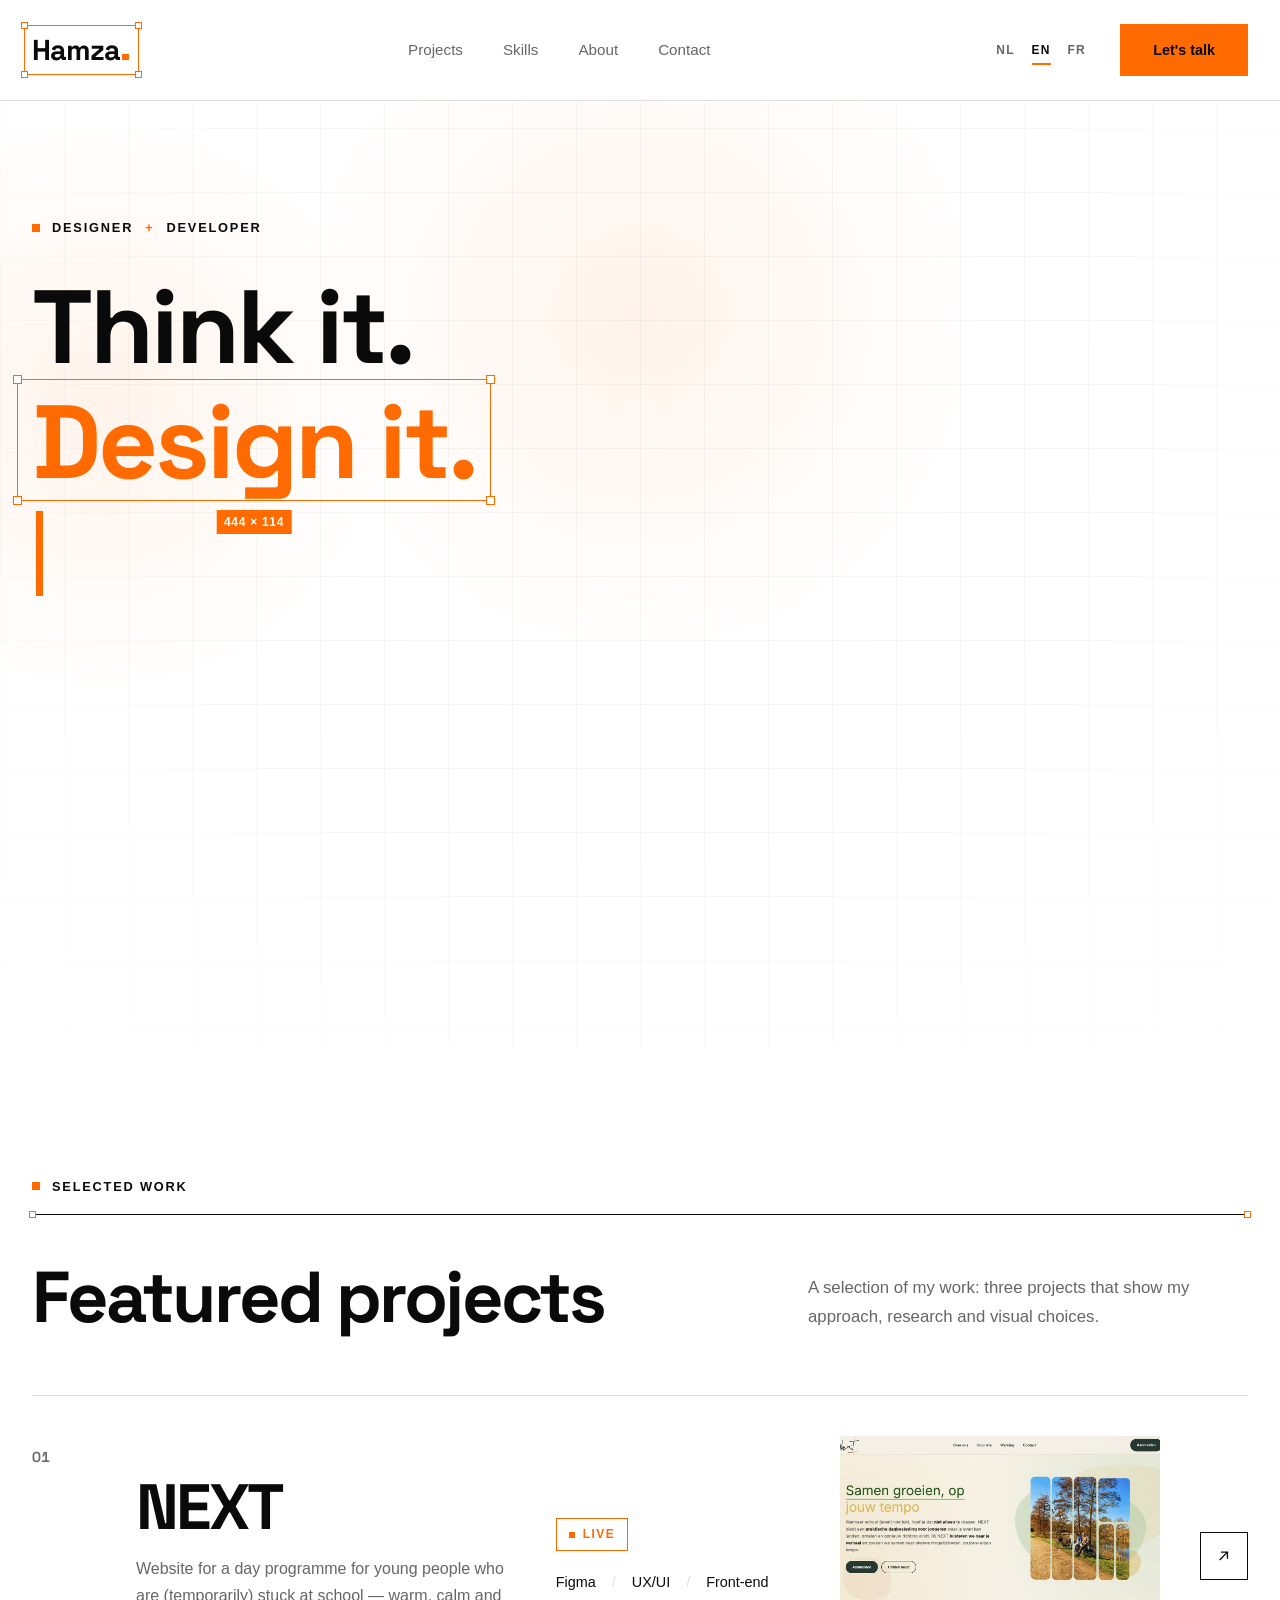
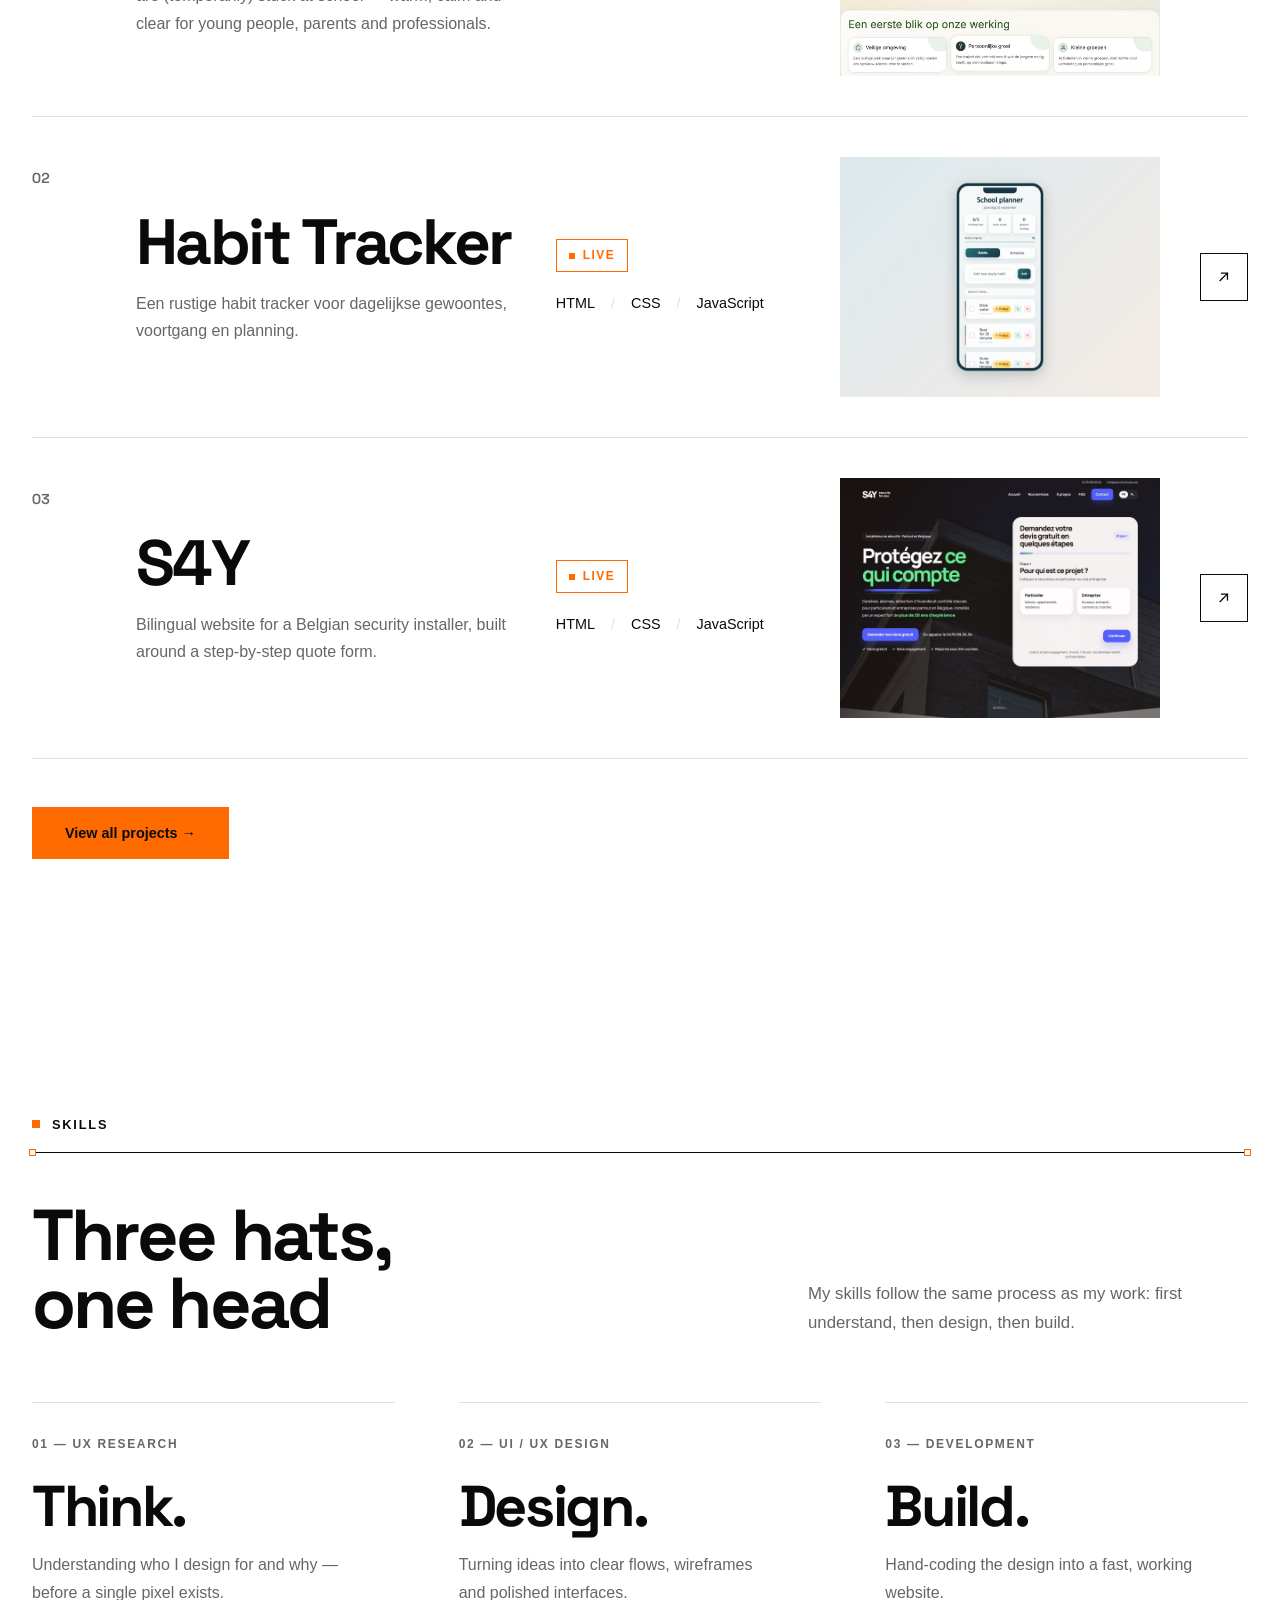
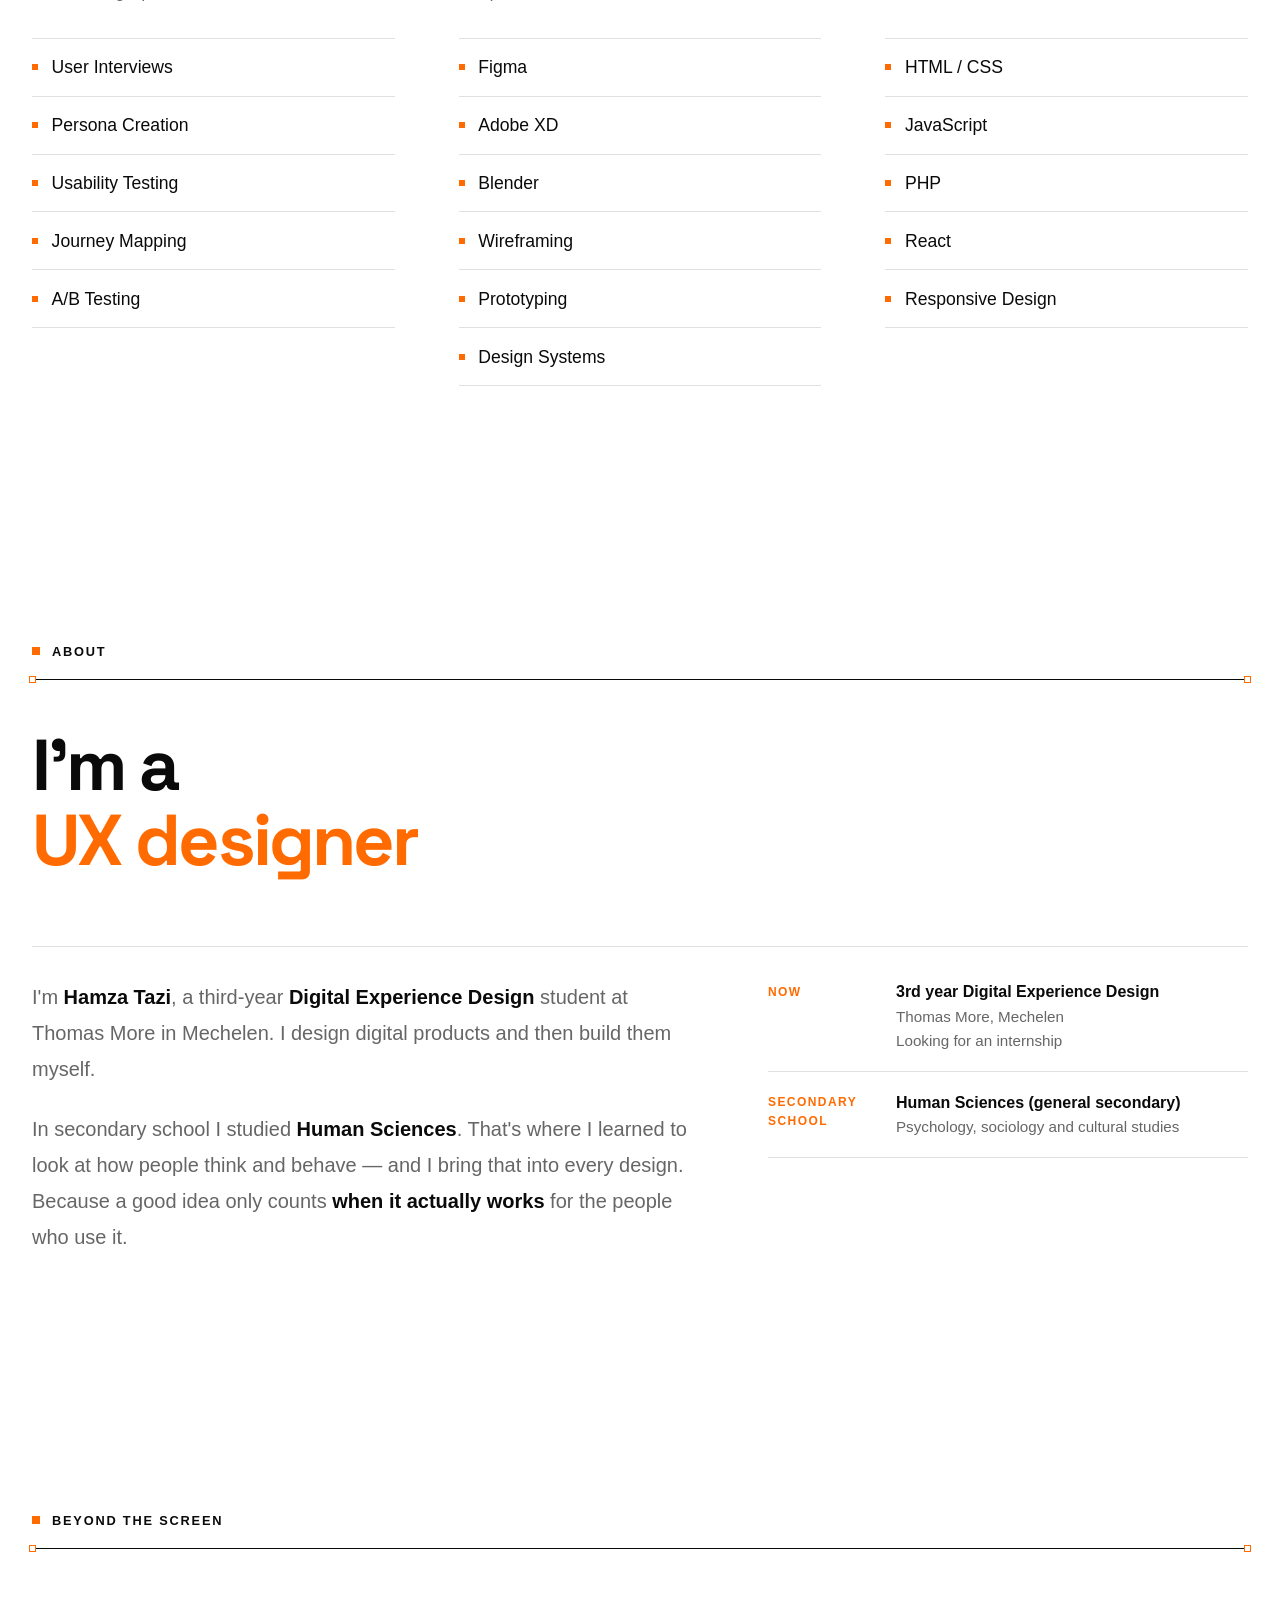
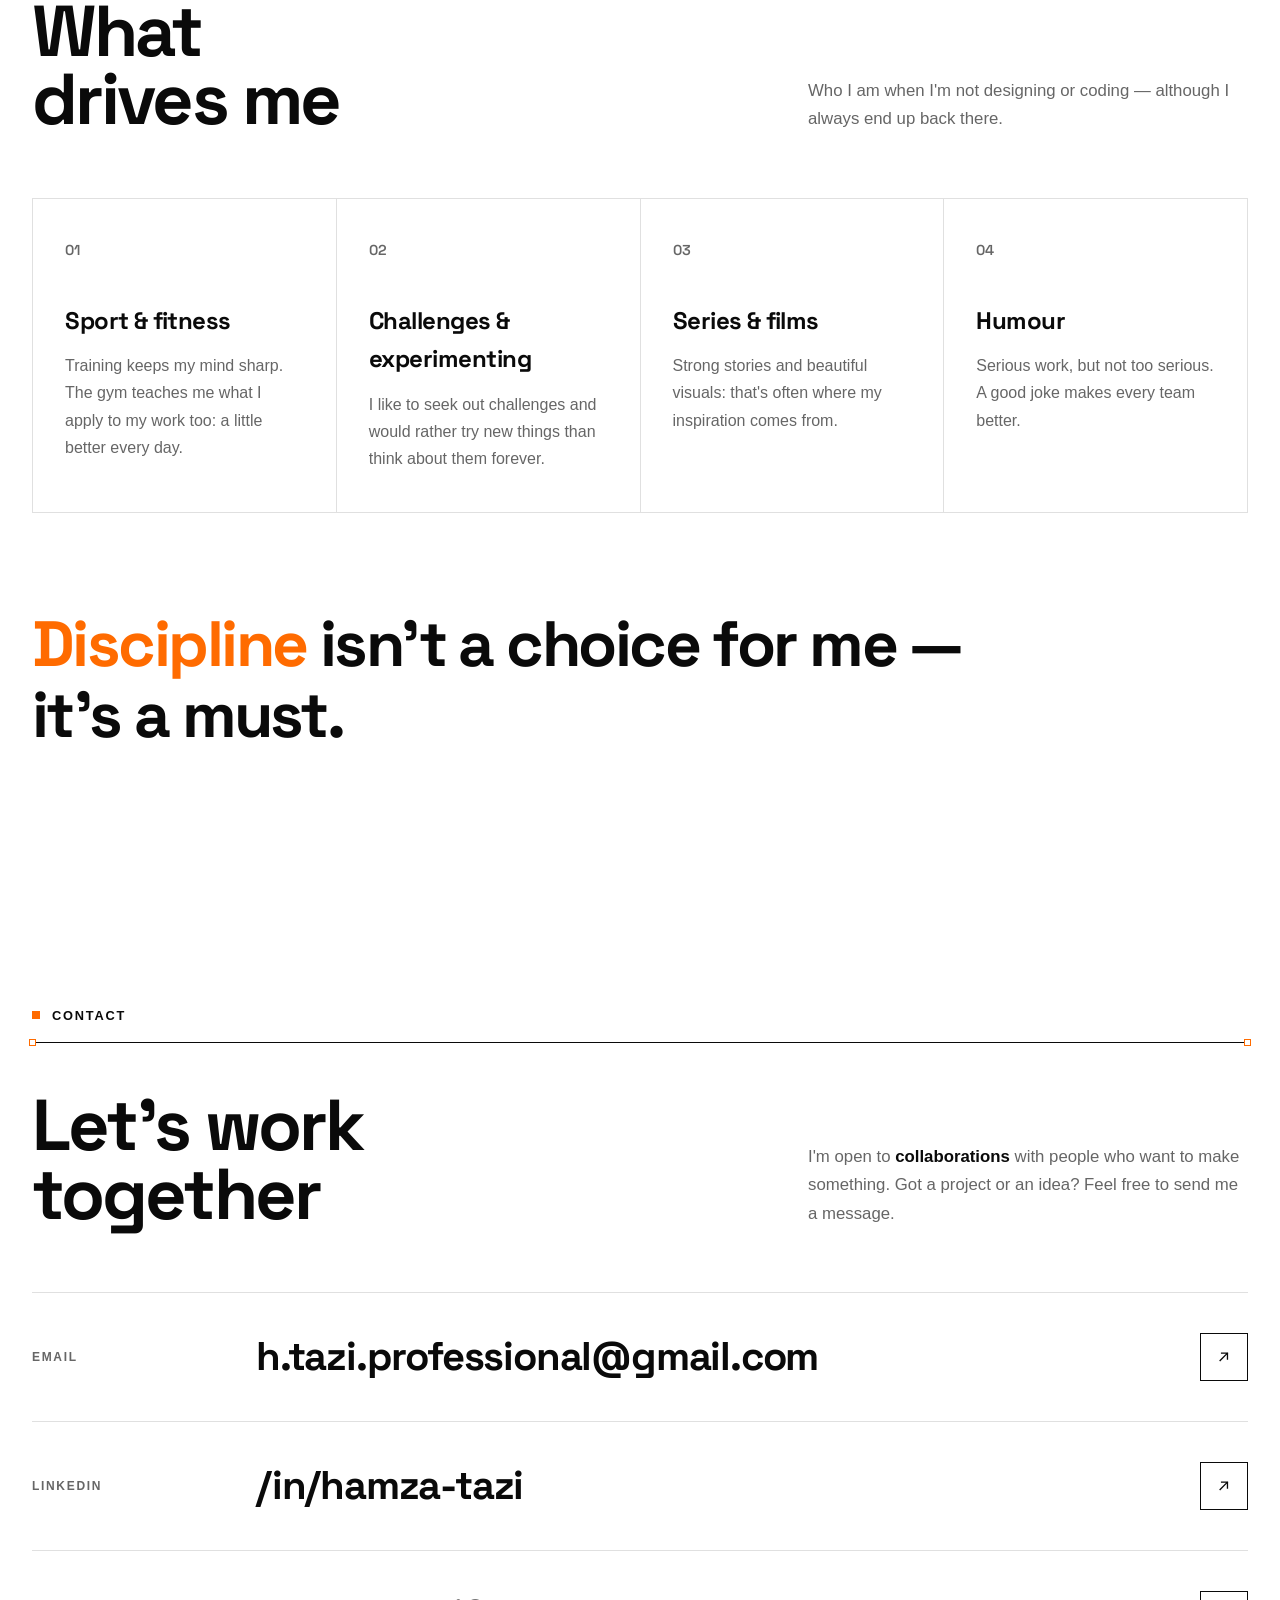
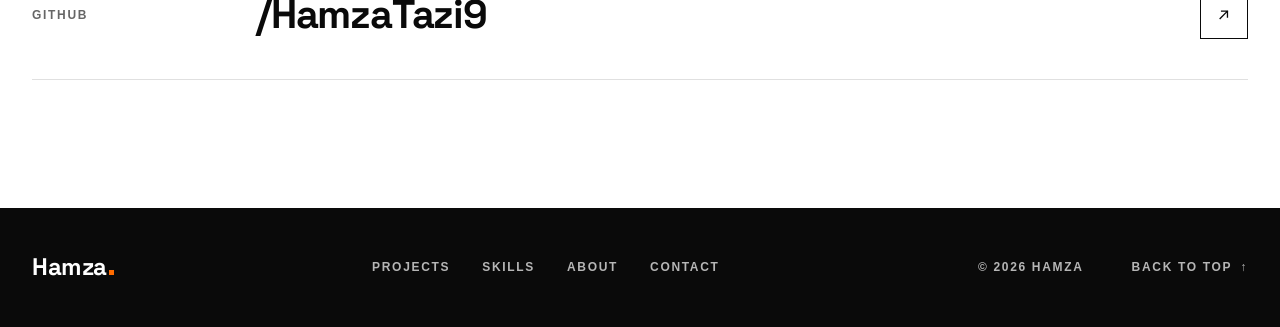
==== commit 84e9ad05: "Laad Analytics alleen via GTM en zet GTM bovenaan de head Verwijder de losse gtag.js (G-F345GS8R3G) " ====
--- a/index.html
+++ b/index.html
@@ -1,16 +1,6 @@
 <!doctype html>
 <html lang="nl">
   <head>
-    <!-- Google tag (gtag.js) -->
-    <script async src="https://www.googletagmanager.com/gtag/js?id=G-F345GS8R3G"></script>
-    <script>
-      window.dataLayer = window.dataLayer || [];
-      function gtag(){dataLayer.push(arguments);}
-      gtag('js', new Date());
-
-      gtag('config', 'G-F345GS8R3G');
-    </script>
-    <script src="inapp.js"></script>
     <!-- Google Tag Manager -->
     <script>
       (function (w, d, s, l, i) {
@@ -25,6 +15,7 @@
       })(window, document, "script", "dataLayer", "GTM-MT7TJZM7");
     </script>
     <!-- End Google Tag Manager -->
+    <script src="inapp.js"></script>
     <meta charset="UTF-8" />
     <meta name="viewport" content="width=device-width, initial-scale=1.0" />
     <title data-i18n="meta.home.title">
